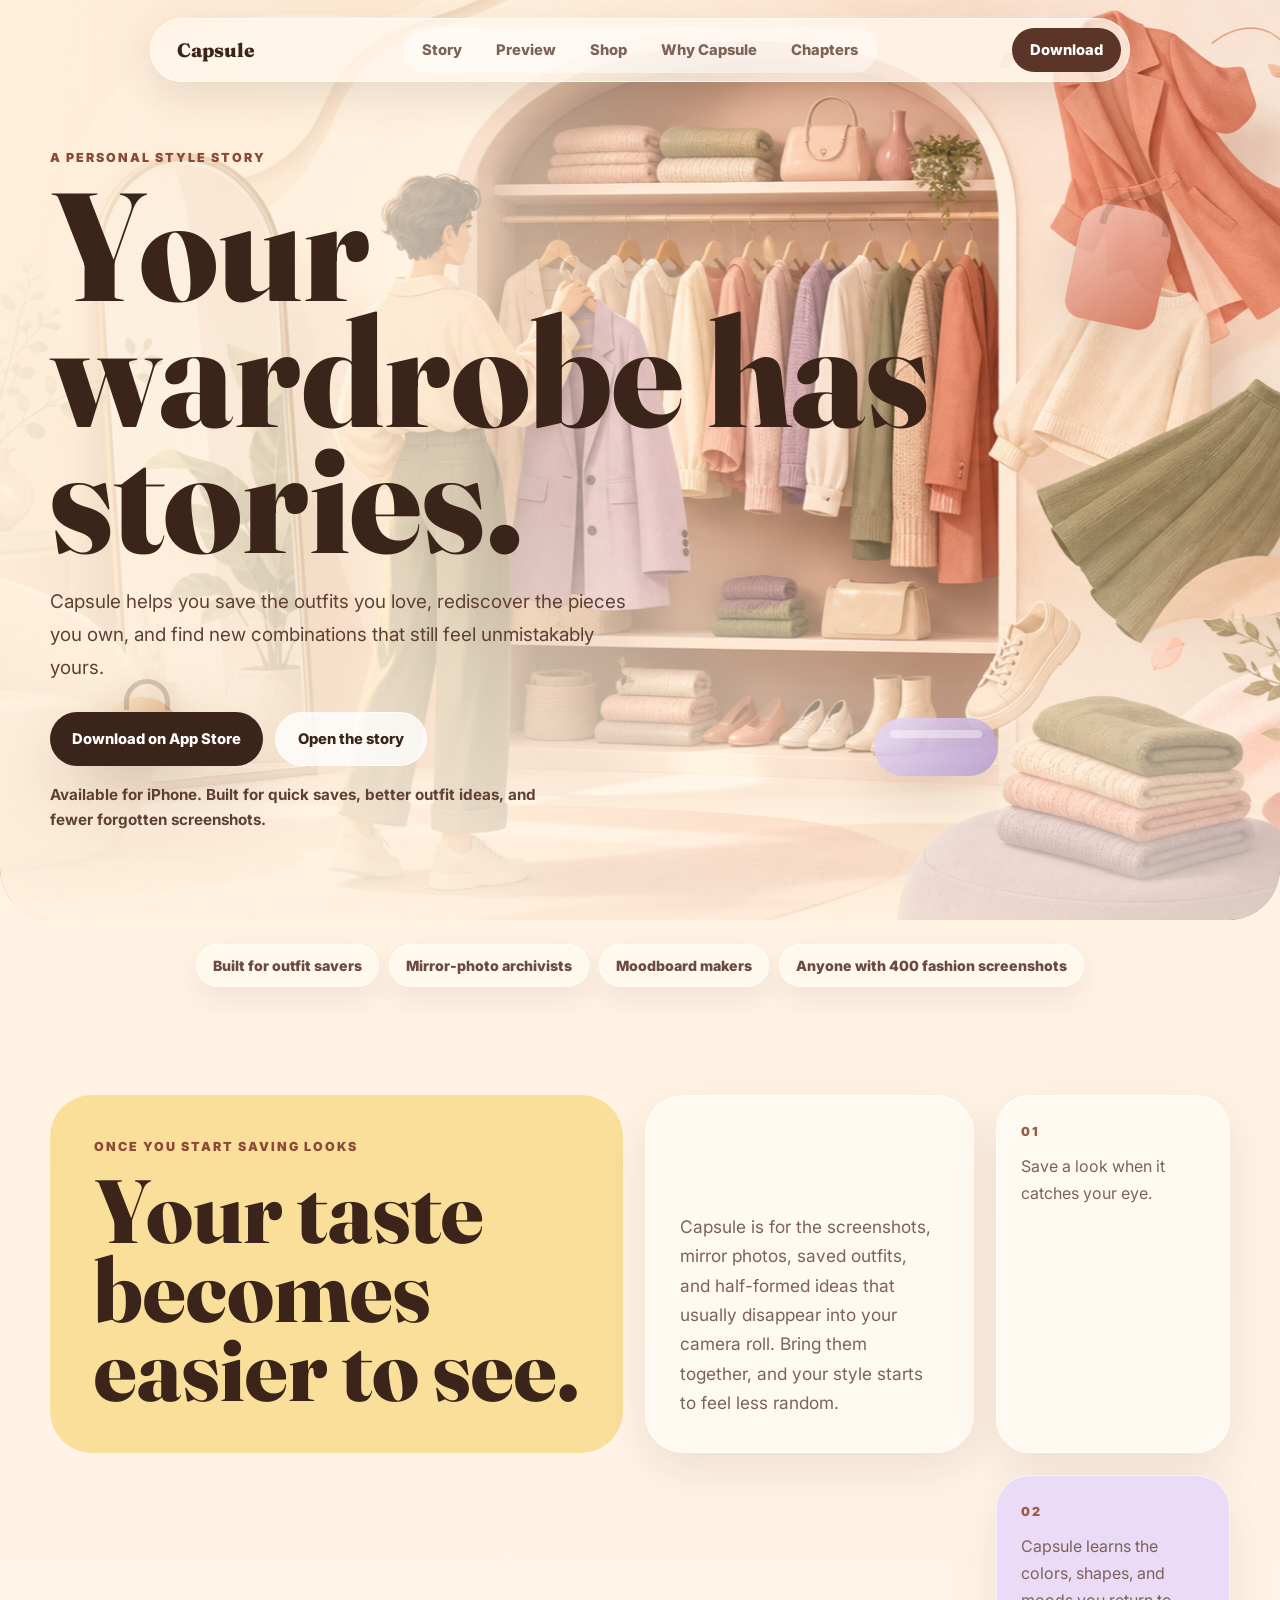
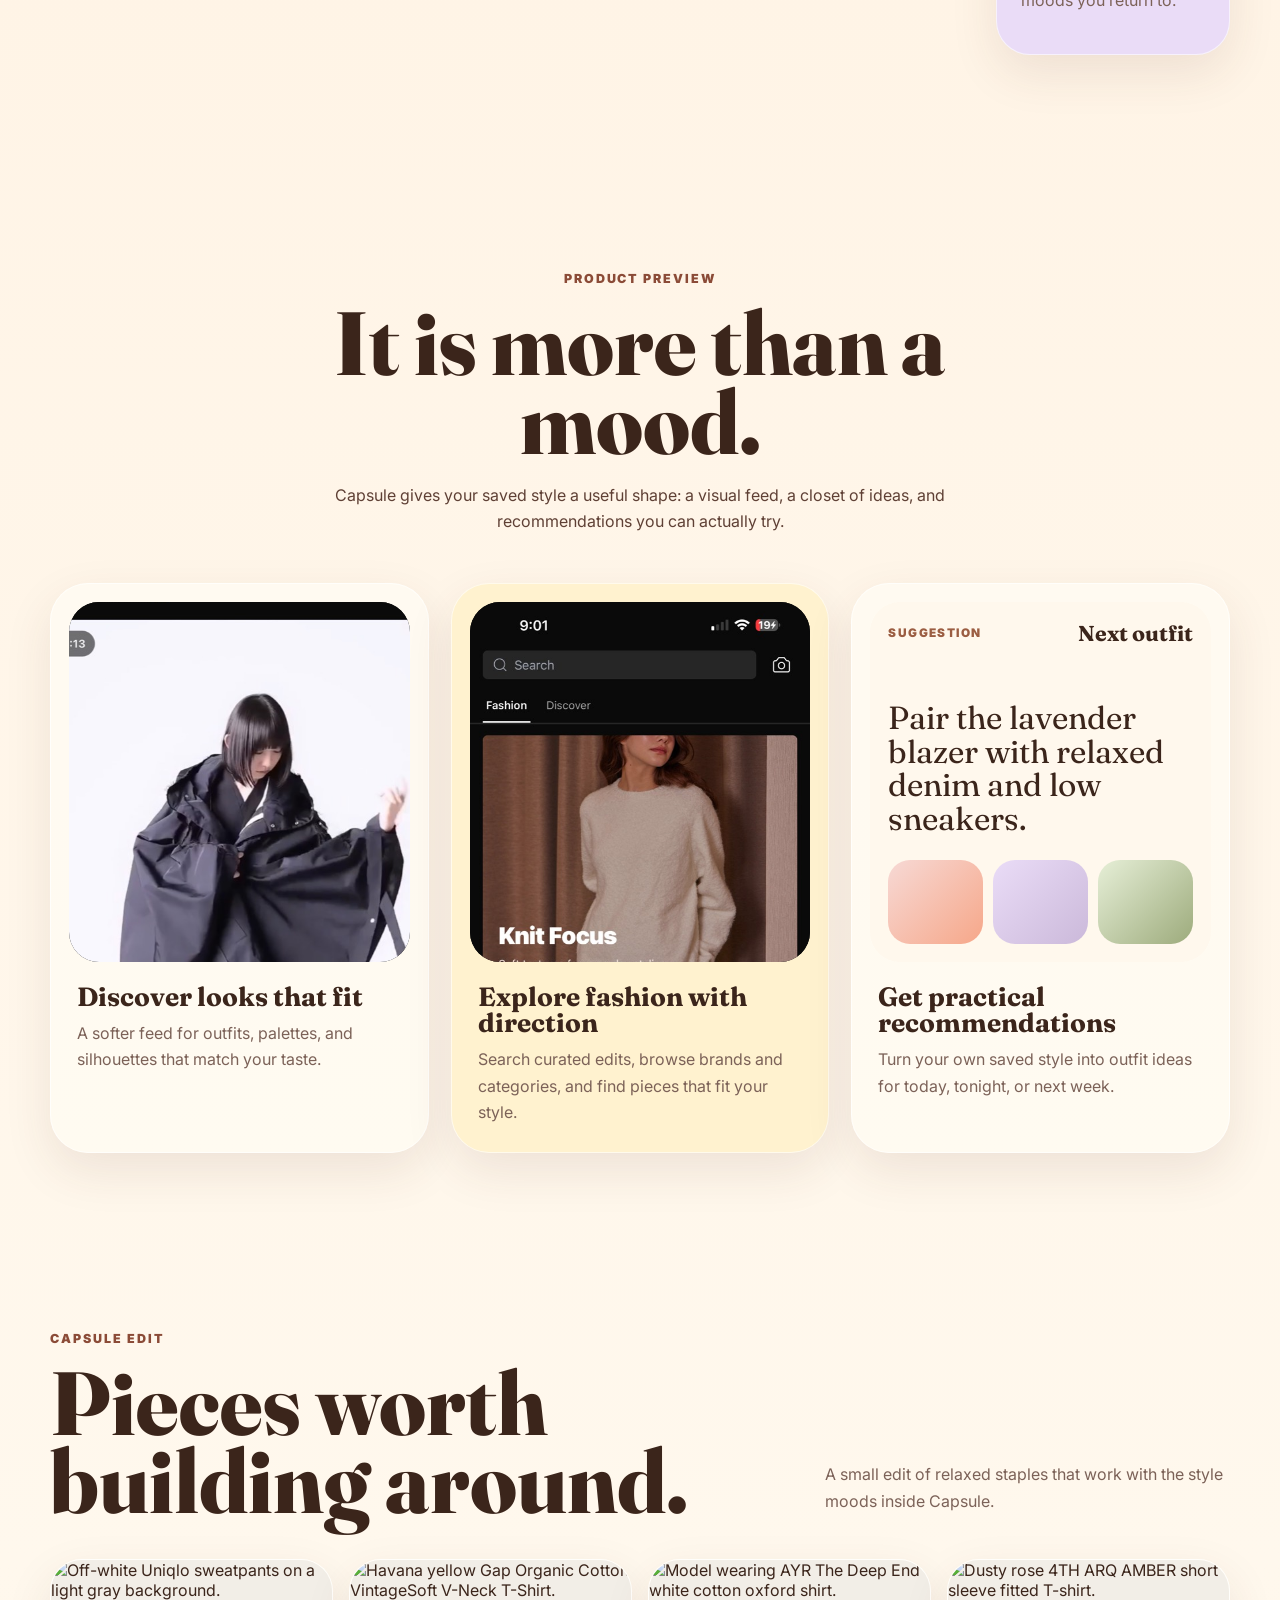
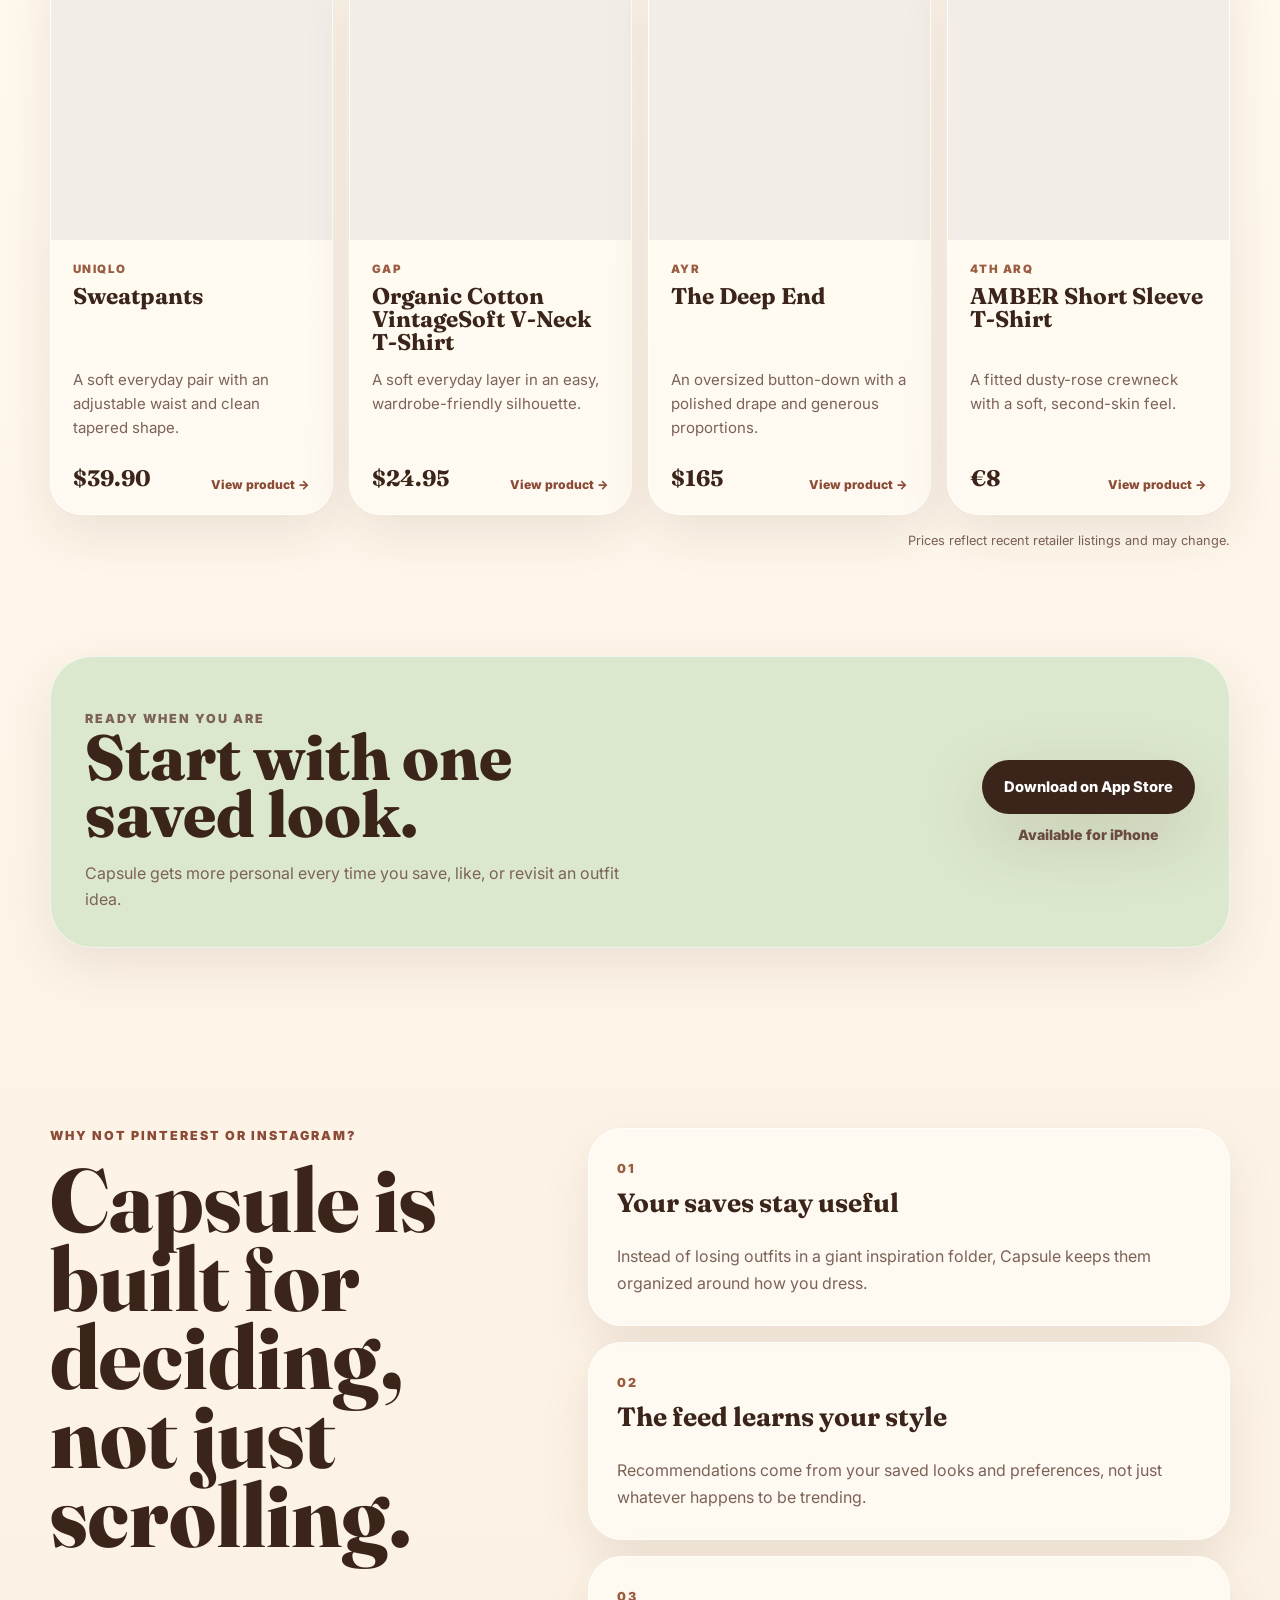
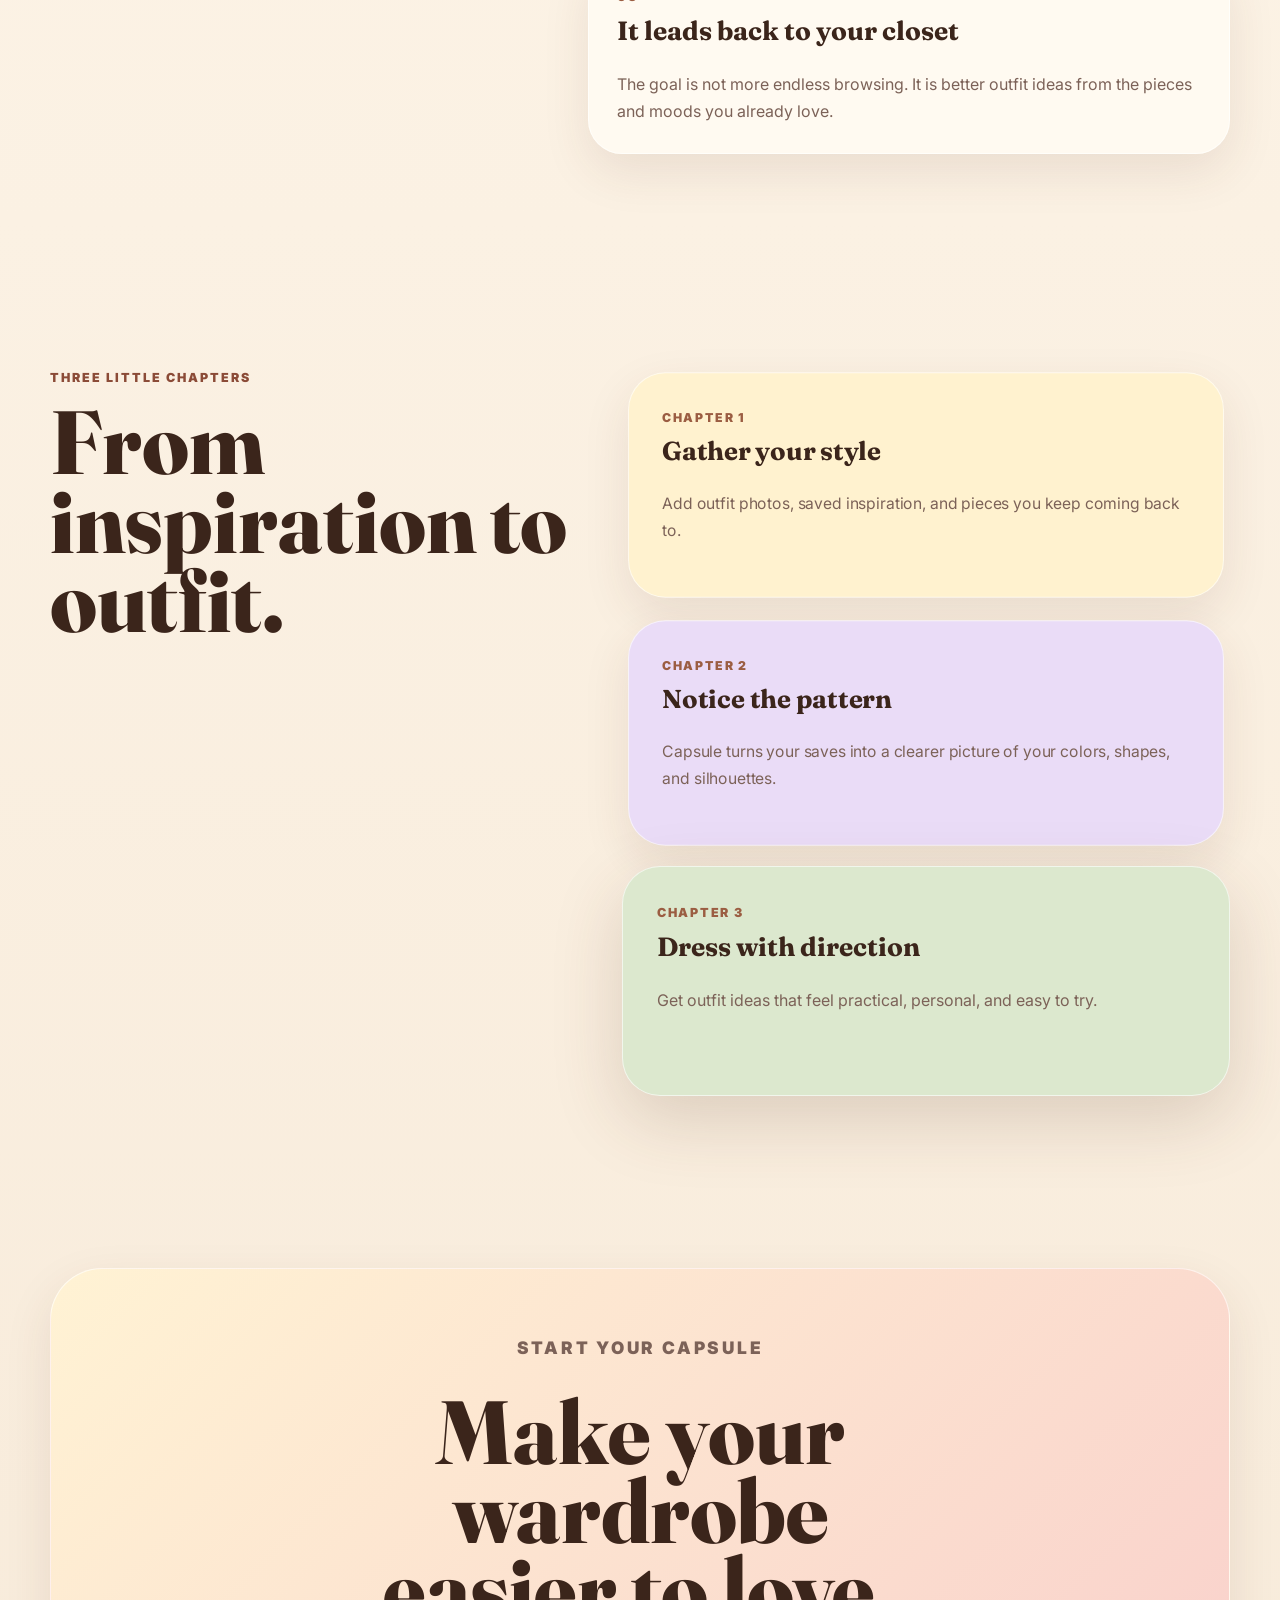
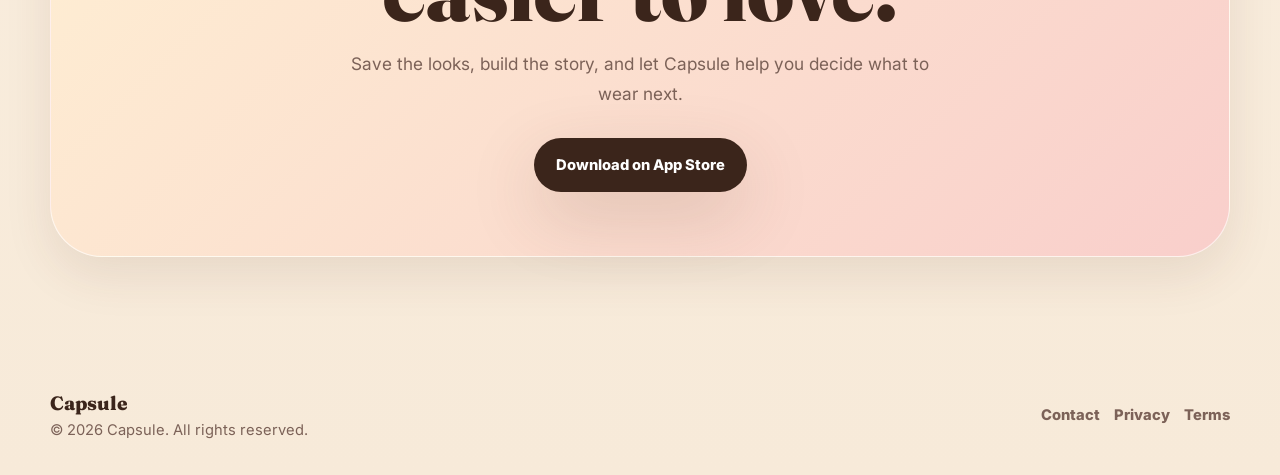
==== index.html @ e40e6a65 "Initial commit" ====
<!DOCTYPE html>
<html lang="en">
<head>
    <meta charset="UTF-8">
    <meta name="viewport" content="width=device-width, initial-scale=1.0">
    <meta name="description" content="Capsule is a personal style app for saving outfits, discovering inspiration, and turning your wardrobe into a living style story.">
    <meta property="og:title" content="Capsule - Your wardrobe has stories">
    <meta property="og:description" content="Save outfits, discover style inspiration, and get recommendations that feel like you.">
    <meta property="og:type" content="website">
    <meta property="og:image" content="assets/capsule-hero-illustration.png">
    <title>Capsule - Your wardrobe has stories</title>
    <link rel="icon" href="assets/favicon.svg" type="image/svg+xml">
    <link rel="preconnect" href="https://fonts.googleapis.com">
    <link rel="preconnect" href="https://fonts.gstatic.com" crossorigin>
    <link href="https://fonts.googleapis.com/css2?family=Fraunces:opsz,wght@9..144,600;9..144,700;9..144,800&family=Inter:wght@400;500;600;700;800&display=swap" rel="stylesheet">
    <link rel="stylesheet" href="css/styles.css">
</head>
<body>
    <nav class="site-nav" aria-label="Primary">
        <div class="nav-shell">
            <a href="#top" class="brand" aria-label="Capsule home">Capsule</a>
            <div class="nav-links">
                <a href="#story">Story</a>
                <a href="#proof">Preview</a>
                <a href="#shop">Shop</a>
                <a href="#compare">Why Capsule</a>
                <a href="#chapters">Chapters</a>
            </div>
            <a href="#download" class="nav-button">Download</a>
        </div>
    </nav>

    <main id="top">
        <section class="hero">
            <img class="hero-art" src="assets/capsule-hero-illustration.png" alt="A dreamy illustrated wardrobe with floating clothing pieces and a person choosing an outfit.">
            <div class="hero-overlay"></div>
            <div class="hero-float hero-float-one" aria-hidden="true"></div>
            <div class="hero-float hero-float-two" aria-hidden="true"></div>
            <div class="hero-float hero-float-three" aria-hidden="true"></div>
            <div class="container hero-content">
                <p class="eyebrow">A personal style story</p>
                <h1>Your wardrobe has stories.</h1>
                <p class="hero-copy">Capsule helps you save the outfits you love, rediscover the pieces you own, and find new combinations that still feel unmistakably yours.</p>
                <div class="hero-actions">
                    <a href="https://apps.apple.com/app/capsule" target="_blank" rel="noopener noreferrer" class="button button-dark">Download on App Store</a>
                    <a href="#story" class="button button-light">Open the story</a>
                </div>
                <p class="cta-support">Available for iPhone. Built for quick saves, better outfit ideas, and fewer forgotten screenshots.</p>
            </div>
        </section>

        <section class="proof-strip" aria-label="Who Capsule is built for">
            <div class="container proof-strip-inner">
                <span>Built for outfit savers</span>
                <span>Mirror-photo archivists</span>
                <span>Moodboard makers</span>
                <span>Anyone with 400 fashion screenshots</span>
            </div>
        </section>

        <section class="story-intro" id="story">
            <div class="container story-grid">
                <div class="story-title">
                    <p class="eyebrow">Once you start saving looks</p>
                    <h2>Your taste becomes easier to see.</h2>
                </div>
                <div class="story-card">
                    <p>Capsule is for the screenshots, mirror photos, saved outfits, and half-formed ideas that usually disappear into your camera roll. Bring them together, and your style starts to feel less random.</p>
                </div>
                <div class="story-note">
                    <span>01</span>
                    <p>Save a look when it catches your eye.</p>
                </div>
                <div class="story-note accent">
                    <span>02</span>
                    <p>Capsule learns the colors, shapes, and moods you return to.</p>
                </div>
            </div>
        </section>

        <section class="product-proof" id="proof">
            <div class="container">
                <div class="section-heading centered">
                    <p class="eyebrow">Product preview</p>
                    <h2>It is more than a mood.</h2>
                    <p class="section-copy">Capsule gives your saved style a useful shape: a visual feed, a closet of ideas, and recommendations you can actually try.</p>
                </div>
                <div class="proof-screens">
                    <article class="screen-card">
                        <div class="mock-screen feed-screen real-screen">
                            <img src="assets/capsule-feed-screen.jpg" alt="Capsule app For You feed showing a monochrome streetwear video post.">
                        </div>
                        <h3>Discover looks that fit</h3>
                        <p>A softer feed for outfits, palettes, and silhouettes that match your taste.</p>
                    </article>
                    <article class="screen-card featured">
                        <div class="mock-screen discover-screen real-screen">
                            <img src="assets/capsule-discover-screen.jpg" alt="Capsule fashion discovery screen with search, curated knitwear, brands, categories, and popular products.">
                        </div>
                        <h3>Explore fashion with direction</h3>
                        <p>Search curated edits, browse brands and categories, and find pieces that fit your style.</p>
                    </article>
                    <article class="screen-card">
                        <div class="mock-screen idea-screen">
                            <div class="screen-top">
                                <span>Suggestion</span>
                                <strong>Next outfit</strong>
                            </div>
                            <p>Pair the lavender blazer with relaxed denim and low sneakers.</p>
                            <div class="idea-row">
                                <span></span>
                                <span></span>
                                <span></span>
                            </div>
                        </div>
                        <h3>Get practical recommendations</h3>
                        <p>Turn your own saved style into outfit ideas for today, tonight, or next week.</p>
                    </article>
                </div>
            </div>
        </section>

        <section class="product-edit" id="shop">
            <div class="container">
                <div class="product-edit-heading">
                    <div class="section-heading">
                        <p class="eyebrow">Capsule edit</p>
                        <h2>Pieces worth building around.</h2>
                    </div>
                    <p class="product-edit-copy">A small edit of relaxed staples that work with the style moods inside Capsule.</p>
                </div>
                <div class="product-grid">
                    <a class="product-card" href="https://www.uniqlo.com/us/en/products/E455640-000/00?colorDisplayCode=68" target="_blank" rel="noopener noreferrer">
                        <div class="product-art">
                            <img src="https://image.uniqlo.com/UQ/ST3/WesternCommon/imagesgoods/455640/item/goods_68_455640_3x4.jpg?width=600" alt="Off-white Uniqlo sweatpants on a light gray background.">
                        </div>
                        <div class="product-info">
                            <span class="product-brand">Uniqlo</span>
                            <h3>Sweatpants</h3>
                            <p>A soft everyday pair with an adjustable waist and clean tapered shape.</p>
                            <div class="product-bottom"><strong>$39.90</strong><span>View product -></span></div>
                        </div>
                    </a>
                    <a class="product-card" href="https://www.gap.com/browse/product.do?pid=886621022" target="_blank" rel="noopener noreferrer">
                        <div class="product-art">
                            <img src="https://www.gap.com/webcontent/0061/391/409/cn61391409.jpg" alt="Havana yellow Gap Organic Cotton VintageSoft V-Neck T-Shirt.">
                        </div>
                        <div class="product-info">
                            <span class="product-brand">Gap</span>
                            <h3>Organic Cotton VintageSoft V-Neck T-Shirt</h3>
                            <p>A soft everyday layer in an easy, wardrobe-friendly silhouette.</p>
                            <div class="product-bottom"><strong>$24.95</strong><span>View product -></span></div>
                        </div>
                    </a>
                    <a class="product-card" href="https://www.ayr.com/products/the-deep-end-oxford" target="_blank" rel="noopener noreferrer">
                        <div class="product-art">
                            <img src="https://www.ayr.com/cdn/shop/files/deepend-white_PDP1_18f33e29-99a8-4570-8b34-c392a7a14ed6.jpg?crop=center&amp;height=1200&amp;v=1773873348&amp;width=900" alt="Model wearing AYR The Deep End white cotton oxford shirt.">
                        </div>
                        <div class="product-info">
                            <span class="product-brand">AYR</span>
                            <h3>The Deep End</h3>
                            <p>An oversized button-down with a polished drape and generous proportions.</p>
                            <div class="product-bottom"><strong>$165</strong><span>View product -></span></div>
                        </div>
                    </a>
                    <a class="product-card" href="https://4tharq.com/products/amber-short-sleeve-t-shirt-dusty-rose" target="_blank" rel="noopener noreferrer">
                        <div class="product-art">
                            <img src="https://4tharq.com/cdn/shop/files/Amber-rust_IM_F1.jpg?v=1754638322&amp;width=1920" alt="Dusty rose 4TH ARQ AMBER short sleeve fitted T-shirt.">
                        </div>
                        <div class="product-info">
                            <span class="product-brand">4TH ARQ</span>
                            <h3>AMBER Short Sleeve T-Shirt</h3>
                            <p>A fitted dusty-rose crewneck with a soft, second-skin feel.</p>
                            <div class="product-bottom"><strong>&euro;8</strong><span>View product -></span></div>
                        </div>
                    </a>
                </div>
                <p class="price-note">Prices reflect recent retailer listings and may change.</p>
            </div>
        </section>

        <section class="mid-cta" aria-label="Download Capsule">
            <div class="container mid-cta-card">
                <div>
                    <p class="eyebrow">Ready when you are</p>
                    <h2>Start with one saved look.</h2>
                    <p>Capsule gets more personal every time you save, like, or revisit an outfit idea.</p>
                </div>
                <div class="mid-cta-actions">
                    <a href="https://apps.apple.com/app/capsule" target="_blank" rel="noopener noreferrer" class="button button-dark">Download on App Store</a>
                    <span>Available for iPhone</span>
                </div>
            </div>
        </section>

        <section class="comparison" id="compare">
            <div class="container comparison-grid">
                <div class="section-heading">
                    <p class="eyebrow">Why not Pinterest or Instagram?</p>
                    <h2>Capsule is built for deciding, not just scrolling.</h2>
                </div>
                <div class="comparison-list">
                    <article>
                        <span>01</span>
                        <h3>Your saves stay useful</h3>
                        <p>Instead of losing outfits in a giant inspiration folder, Capsule keeps them organized around how you dress.</p>
                    </article>
                    <article>
                        <span>02</span>
                        <h3>The feed learns your style</h3>
                        <p>Recommendations come from your saved looks and preferences, not just whatever happens to be trending.</p>
                    </article>
                    <article>
                        <span>03</span>
                        <h3>It leads back to your closet</h3>
                        <p>The goal is not more endless browsing. It is better outfit ideas from the pieces and moods you already love.</p>
                    </article>
                </div>
            </div>
        </section>

        <section class="chapters" id="chapters">
            <div class="container chapters-grid">
                <div class="section-heading">
                    <p class="eyebrow">Three little chapters</p>
                    <h2>From inspiration to outfit.</h2>
                </div>
                <div class="chapter-list">
                    <article>
                        <span>Chapter 1</span>
                        <h3>Gather your style</h3>
                        <p>Add outfit photos, saved inspiration, and pieces you keep coming back to.</p>
                    </article>
                    <article>
                        <span>Chapter 2</span>
                        <h3>Notice the pattern</h3>
                        <p>Capsule turns your saves into a clearer picture of your colors, shapes, and silhouettes.</p>
                    </article>
                    <article>
                        <span>Chapter 3</span>
                        <h3>Dress with direction</h3>
                        <p>Get outfit ideas that feel practical, personal, and easy to try.</p>
                    </article>
                </div>
            </div>
        </section>

        <section class="download" id="download">
            <div class="container download-card">
                <p class="eyebrow">Start your capsule</p>
                <h2>Make your wardrobe easier to love.</h2>
                <p>Save the looks, build the story, and let Capsule help you decide what to wear next.</p>
                <a href="https://apps.apple.com/app/capsule" target="_blank" rel="noopener noreferrer" class="button button-dark">Download on App Store</a>
            </div>
        </section>
    </main>

    <footer class="footer">
        <div class="container footer-inner">
            <div>
                <p class="footer-brand">Capsule</p>
                <p>&copy; 2026 Capsule. All rights reserved.</p>
            </div>
            <div class="footer-links">
                <a href="mailto:hello@capsule.style">Contact</a>
                <a href="privacy.html">Privacy</a>
                <a href="terms.html">Terms</a>
            </div>
        </div>
    </footer>

    <script src="js/script.js"></script>
</body>
</html>
---- css/styles.css ----
:root {
    --cream: #fff5e8;
    --butter: #f9df99;
    --peach: #f6a789;
    --rose: #f8c9c5;
    --lavender: #cbb9da;
    --sage: #9dab7c;
    --mint: #d9e6c7;
    --ink: #3b251b;
    --muted: #7c6258;
    --paper: rgba(255, 251, 242, 0.9);
    --line: rgba(59, 37, 27, 0.14);
    --shadow: 0 24px 70px rgba(89, 53, 37, 0.18);
    --radius: 28px;
    --max-width: 1180px;
}

* {
    box-sizing: border-box;
}

html {
    scroll-behavior: smooth;
}

body {
    margin: 0;
    color: var(--ink);
    background:
        linear-gradient(180deg, #fff0df 0%, #fff8ed 46%, #f7ead9 100%);
    font-family: "Inter", system-ui, -apple-system, BlinkMacSystemFont, "Segoe UI", sans-serif;
    overflow-x: hidden;
}

body::before {
    content: "";
    position: fixed;
    inset: 0;
    z-index: -1;
    pointer-events: none;
    background:
        radial-gradient(circle at 12% 18%, rgba(246, 167, 137, 0.28), transparent 23%),
        radial-gradient(circle at 88% 10%, rgba(203, 185, 218, 0.24), transparent 20%),
        radial-gradient(circle at 70% 84%, rgba(157, 171, 124, 0.22), transparent 24%);
}

body.no-motion *,
body.no-motion *::before,
body.no-motion *::after {
    transition: none !important;
    animation: none !important;
    transform: none !important;
}

a {
    color: inherit;
    text-decoration: none;
}

button {
    font: inherit;
}

.container {
    width: min(calc(100% - 40px), var(--max-width));
    margin: 0 auto;
}

.site-nav {
    position: fixed;
    top: 18px;
    left: 0;
    right: 0;
    z-index: 20;
    pointer-events: none;
    animation: navDrop 720ms cubic-bezier(0.2, 0.85, 0.2, 1) both;
}

.nav-shell {
    width: min(calc(100% - 32px), 980px);
    min-height: 64px;
    margin: 0 auto;
    padding: 8px;
    display: grid;
    grid-template-columns: 1fr auto 1fr;
    align-items: center;
    gap: 12px;
    border: 1px solid rgba(255, 255, 255, 0.72);
    border-radius: 999px;
    background: rgba(255, 248, 235, 0.76);
    box-shadow: 0 14px 40px rgba(80, 48, 32, 0.12);
    backdrop-filter: blur(22px);
    pointer-events: auto;
    transition: background 180ms ease, box-shadow 180ms ease;
}

.site-nav.is-scrolled .nav-shell {
    background: rgba(255, 248, 235, 0.9);
    box-shadow: 0 18px 52px rgba(80, 48, 32, 0.16);
}

.brand {
    padding-left: 18px;
    font-family: "Fraunces", Georgia, serif;
    font-size: 1.2rem;
    font-weight: 800;
}

.nav-links {
    display: flex;
    gap: 4px;
    padding: 4px;
    border-radius: 999px;
    background: rgba(255, 255, 255, 0.48);
}

.nav-links a,
.nav-button,
.button {
    border-radius: 999px;
    font-size: 0.92rem;
    font-weight: 800;
}

.nav-links a {
    padding: 10px 15px;
    color: var(--muted);
}

.nav-links a:hover,
.nav-links a:focus-visible,
.nav-links a.is-active {
    color: var(--ink);
    background: #fff;
    outline: none;
}

.nav-button {
    justify-self: end;
    padding: 13px 18px;
    color: #fff;
    background: var(--ink);
}

.nav-button.is-active {
    background: #5a3528;
}

.hero {
    position: relative;
    min-height: 100vh;
    display: grid;
    align-items: end;
    overflow: hidden;
    border-bottom-left-radius: 52px;
    border-bottom-right-radius: 52px;
}

.hero-art {
    position: absolute;
    inset: 0;
    width: 100%;
    height: 100%;
    object-fit: cover;
    transform: translate3d(0, var(--hero-shift, 0px), 0) scale(1.035);
    transform-origin: center;
    transition: transform 80ms linear;
}

.hero-overlay {
    position: absolute;
    inset: 0;
    background:
        linear-gradient(90deg, rgba(255, 241, 222, 0.92) 0%, rgba(255, 241, 222, 0.68) 36%, rgba(255, 241, 222, 0.12) 72%),
        linear-gradient(0deg, rgba(255, 246, 232, 0.72) 0%, transparent 45%);
    transform: translate3d(0, calc(var(--hero-shift, 0px) * -0.25), 0);
    transition: transform 80ms linear;
}

.hero-float {
    position: absolute;
    z-index: 1;
    pointer-events: none;
    filter: drop-shadow(0 18px 26px rgba(89, 53, 37, 0.16));
    opacity: 0.9;
    animation: floatWardrobe 8s ease-in-out infinite;
}

.hero-float::before,
.hero-float::after {
    content: "";
    position: absolute;
    display: block;
}

.hero-float-one {
    right: 9vw;
    top: 23vh;
    width: 92px;
    height: 118px;
    border-radius: 30px 30px 18px 18px;
    background: linear-gradient(135deg, #f7c8bb, #cf7055);
    transform: rotate(12deg);
}

.hero-float-one::before {
    left: 18px;
    top: -18px;
    width: 56px;
    height: 32px;
    border: 7px solid rgba(59, 37, 27, 0.18);
    border-bottom: 0;
    border-radius: 999px 999px 0 0;
}

.hero-float-two {
    right: 22vw;
    bottom: 16vh;
    width: 124px;
    height: 58px;
    border-radius: 999px;
    background: linear-gradient(135deg, #eadcf7, #b59ccc);
    animation-delay: -2.5s;
}

.hero-float-two::before {
    left: 16px;
    top: 12px;
    width: 92px;
    height: 8px;
    border-radius: 999px;
    background: rgba(255, 255, 255, 0.45);
}

.hero-float-three {
    left: 8vw;
    bottom: 19vh;
    width: 78px;
    height: 52px;
    border-radius: 42px 42px 18px 18px;
    background: linear-gradient(135deg, #fff2cf, #d79a70);
    animation-delay: -5s;
}

.hero-float-three::before {
    right: 10px;
    top: -18px;
    width: 36px;
    height: 26px;
    border: 5px solid rgba(59, 37, 27, 0.22);
    border-bottom: 0;
    border-radius: 999px 999px 0 0;
}

.hero-content {
    position: relative;
    z-index: 1;
    padding: 150px 0 88px;
}

.hero-content .eyebrow,
.hero-content h1,
.hero-copy,
.hero-actions {
    animation: heroRise 860ms cubic-bezier(0.2, 0.85, 0.2, 1) both;
}

.hero-content h1 {
    animation-delay: 120ms;
}

.hero-copy {
    animation-delay: 240ms;
}

.hero-actions {
    animation-delay: 360ms;
}

.eyebrow {
    margin: 0 0 18px;
    color: #8b4b37;
    font-size: 0.78rem;
    font-weight: 900;
    letter-spacing: 0.16em;
    text-transform: uppercase;
}

h1,
h2,
h3,
p {
    margin-top: 0;
}

h1,
h2 {
    font-family: "Fraunces", Georgia, serif;
    font-weight: 800;
    letter-spacing: 0;
}

h1 {
    max-width: 9ch;
    margin-bottom: 24px;
    font-size: clamp(4.8rem, 12vw, 10.8rem);
    line-height: 0.82;
}

h2 {
    margin-bottom: 0;
    font-size: clamp(3rem, 7vw, 6.8rem);
    line-height: 0.88;
}

h3 {
    font-family: "Fraunces", Georgia, serif;
    font-size: 1.65rem;
    line-height: 1;
}

.hero-copy {
    max-width: 590px;
    margin-bottom: 28px;
    color: #5f4035;
    font-size: 1.18rem;
    line-height: 1.75;
}

.hero-actions {
    display: flex;
    flex-wrap: wrap;
    gap: 12px;
}

.cta-support,
.section-copy {
    color: #5f4035;
    line-height: 1.65;
}

.cta-support {
    max-width: 530px;
    margin: 16px 0 0;
    font-size: 0.95rem;
    font-weight: 700;
}

.button {
    min-height: 54px;
    display: inline-flex;
    align-items: center;
    justify-content: center;
    padding: 15px 22px;
    transition: transform 170ms ease, box-shadow 170ms ease, background 170ms ease;
}

.button:hover,
.button:focus-visible,
.nav-button:hover,
.nav-button:focus-visible {
    transform: translateY(-4px);
    outline: none;
}

.button-dark {
    color: #fff;
    background: var(--ink);
    box-shadow: var(--shadow);
}

.button-dark:hover,
.button-dark:focus-visible {
    box-shadow: 0 30px 82px rgba(89, 53, 37, 0.24);
}

.button-light {
    color: var(--ink);
    background: rgba(255, 255, 255, 0.78);
    border: 1px solid rgba(255, 255, 255, 0.7);
}

.proof-strip {
    padding: 24px 0 0;
}

.proof-strip-inner {
    display: flex;
    flex-wrap: wrap;
    justify-content: center;
    gap: 10px;
}

.proof-strip span {
    padding: 12px 16px;
    border: 1px solid rgba(255, 255, 255, 0.72);
    border-radius: 999px;
    color: #6b4b3f;
    background: rgba(255, 251, 242, 0.72);
    box-shadow: 0 12px 30px rgba(89, 53, 37, 0.08);
    font-size: 0.88rem;
    font-weight: 850;
}

.story-intro,
.product-proof,
.product-edit,
.mid-cta,
.comparison,
.chapters,
.download {
    padding: 108px 0;
}

.story-grid {
    display: grid;
    grid-template-columns: minmax(0, 1.08fr) minmax(250px, 0.62fr) minmax(210px, 0.44fr);
    gap: 22px;
    align-items: stretch;
}

.story-title {
    padding: 44px;
    border-radius: 42px;
    background: var(--butter);
    transform-origin: 40% 80%;
}

.story-card,
.story-note,
.chapter-list article,
.download-card,
.screen-card {
    border: 1px solid rgba(255, 255, 255, 0.62);
    background: var(--paper);
    box-shadow: 0 18px 48px rgba(89, 53, 37, 0.1);
}

.story-card {
    min-height: 100%;
    padding: 34px;
    border-radius: 38px;
    display: flex;
    align-items: end;
    transform-origin: 30% 100%;
}

.story-card p,
.story-note p,
.chapter-list p,
.download-card p {
    color: var(--muted);
    line-height: 1.7;
}

.story-card p {
    margin-bottom: 0;
    font-size: 1.08rem;
}

.story-note {
    min-height: 178px;
    padding: 24px;
    border-radius: 34px;
    transform-origin: 50% 100%;
}

.story-note span,
.chapter-list span {
    display: inline-block;
    margin-bottom: 14px;
    color: #9b5d42;
    font-size: 0.78rem;
    font-weight: 900;
    letter-spacing: 0.14em;
    text-transform: uppercase;
}

.story-note.accent {
    grid-column: 3;
    background: #eadcf7;
}

.centered {
    max-width: 860px;
    margin: 0 auto 48px;
    text-align: center;
}

.centered .section-copy {
    max-width: 680px;
    margin: 20px auto 0;
}

.proof-screens {
    display: grid;
    grid-template-columns: repeat(3, minmax(0, 1fr));
    gap: 22px;
    align-items: stretch;
}

.screen-card {
    padding: 18px;
    border: 1px solid rgba(255, 255, 255, 0.62);
    border-radius: 38px;
    background: var(--paper);
    box-shadow: 0 18px 48px rgba(89, 53, 37, 0.1);
}

.screen-card.featured {
    transform: translateY(-22px);
    background: #fff2cf;
}

.screen-card h3 {
    margin: 22px 8px 10px;
}

.screen-card p {
    margin: 0 8px 8px;
    color: var(--muted);
    line-height: 1.65;
}

.mock-screen {
    min-height: 360px;
    padding: 18px;
    border-radius: 30px;
    color: var(--ink);
    background: #fff8ed;
    overflow: hidden;
}

.mock-screen.real-screen {
    padding: 0;
    background: #090909;
}

.real-screen img {
    width: 100%;
    height: 360px;
    display: block;
    object-fit: cover;
    object-position: top center;
}

.feed-screen img {
    object-fit: cover;
    object-position: 50% 42%;
    transform: scale(1.16);
}

.screen-top {
    display: flex;
    justify-content: space-between;
    align-items: center;
    gap: 12px;
    margin-bottom: 18px;
}

.screen-top span {
    color: #9b5d42;
    font-size: 0.74rem;
    font-weight: 900;
    letter-spacing: 0.12em;
    text-transform: uppercase;
}

.screen-top strong {
    font-family: "Fraunces", Georgia, serif;
    font-size: 1.35rem;
}

.idea-screen {
    display: flex;
    flex-direction: column;
}

.idea-screen p {
    margin: auto 0 24px;
    color: var(--ink);
    font-family: "Fraunces", Georgia, serif;
    font-size: 2rem;
    line-height: 1.05;
}

.idea-row {
    display: flex;
    gap: 10px;
}

.idea-row span {
    flex: 1;
    min-height: 84px;
    border-radius: 22px;
    background: linear-gradient(135deg, #f7d9d5, #f6a789);
}

.idea-row span:nth-child(2) {
    background: linear-gradient(135deg, #eadcf7, #cbb9da);
}

.idea-row span:nth-child(3) {
    background: linear-gradient(135deg, #e6efd7, #9dab7c);
}

.product-edit {
    padding-top: 70px;
}

.product-edit-heading {
    display: grid;
    grid-template-columns: minmax(0, 1fr) minmax(260px, 0.55fr);
    gap: 40px;
    align-items: end;
    margin-bottom: 38px;
}

.product-edit-heading .section-heading {
    position: static;
    margin-bottom: 0;
}

.product-edit-copy {
    max-width: 430px;
    margin: 0 0 6px;
    color: var(--muted);
    line-height: 1.7;
}

.product-grid {
    display: grid;
    grid-template-columns: repeat(4, minmax(0, 1fr));
    gap: 16px;
}

.product-card {
    min-width: 0;
    display: grid;
    grid-template-rows: 280px 1fr;
    overflow: hidden;
    border: 1px solid rgba(255, 255, 255, 0.62);
    border-radius: 32px;
    background: var(--paper);
    box-shadow: 0 18px 48px rgba(89, 53, 37, 0.1);
    transition: transform 220ms ease, box-shadow 220ms ease;
}

.product-card:hover,
.product-card:focus-visible {
    transform: translateY(-8px);
    box-shadow: 0 28px 66px rgba(89, 53, 37, 0.17);
    outline: none;
}

.product-art {
    position: relative;
    min-height: 280px;
    overflow: hidden;
    background: #f2eee7;
}

.product-art img {
    width: 100%;
    height: 280px;
    display: block;
    object-fit: cover;
    object-position: center;
    transition: transform 380ms ease;
}

.product-card:hover .product-art img,
.product-card:focus-visible .product-art img {
    transform: scale(1.035);
}

.product-info {
    min-height: 250px;
    display: flex;
    flex-direction: column;
    padding: 22px;
}

.product-brand {
    margin-bottom: 9px;
    color: #9b5d42;
    font-size: 0.72rem;
    font-weight: 900;
    letter-spacing: 0.13em;
    text-transform: uppercase;
}

.product-info h3 {
    min-height: 3.1em;
    margin-bottom: 12px;
    font-size: 1.42rem;
}

.product-info p {
    min-height: 4.8em;
    margin-bottom: 24px;
    color: var(--muted);
    font-size: 0.94rem;
    line-height: 1.6;
}

.product-bottom {
    margin-top: auto;
    display: flex;
    align-items: end;
    justify-content: space-between;
    gap: 12px;
}

.product-bottom strong {
    font-family: "Fraunces", Georgia, serif;
    font-size: 1.4rem;
}

.product-bottom span {
    color: #8b4b37;
    font-size: 0.76rem;
    font-weight: 850;
    text-align: right;
}

.price-note {
    margin: 18px 0 0;
    color: var(--muted);
    font-size: 0.8rem;
    text-align: right;
}

.mid-cta {
    padding-top: 0;
}

.mid-cta-card {
    display: grid;
    grid-template-columns: minmax(0, 1fr) auto;
    gap: 28px;
    align-items: center;
    padding: 34px;
    border: 1px solid rgba(255, 255, 255, 0.62);
    border-radius: 42px;
    background: #dce8ce;
    box-shadow: 0 18px 48px rgba(89, 53, 37, 0.1);
}

.mid-cta-card h2 {
    max-width: 10ch;
    font-size: clamp(2.6rem, 5vw, 5rem);
}

.mid-cta-card p {
    max-width: 560px;
    margin: 18px 0 0;
    color: var(--muted);
    line-height: 1.65;
}

.mid-cta-actions {
    display: grid;
    gap: 12px;
    justify-items: center;
}

.mid-cta-actions span {
    color: #6b4b3f;
    font-size: 0.88rem;
    font-weight: 850;
}

.comparison {
    padding-top: 72px;
}

.comparison-grid {
    display: grid;
    grid-template-columns: minmax(0, 0.86fr) minmax(0, 1.14fr);
    gap: 54px;
    align-items: start;
}

.comparison-list {
    display: grid;
    gap: 16px;
}

.comparison-list article {
    padding: 28px;
    border: 1px solid rgba(255, 255, 255, 0.62);
    border-radius: 34px;
    background: var(--paper);
    box-shadow: 0 18px 48px rgba(89, 53, 37, 0.1);
}

.comparison-list span {
    display: inline-block;
    margin-bottom: 14px;
    color: #9b5d42;
    font-size: 0.78rem;
    font-weight: 900;
    letter-spacing: 0.14em;
    text-transform: uppercase;
}

.comparison-list p {
    margin-bottom: 0;
    color: var(--muted);
    line-height: 1.7;
}

.chapters-grid {
    display: grid;
    grid-template-columns: minmax(0, 0.92fr) minmax(0, 1.08fr);
    gap: 54px;
    align-items: start;
}

.section-heading {
    position: sticky;
    top: 120px;
}

.chapter-list {
    display: grid;
    gap: 18px;
}

.chapter-list article {
    min-height: 230px;
    padding: 34px;
    border-radius: 38px;
    opacity: 0.66;
    transform: scale(0.98);
    transition: opacity 260ms ease, transform 260ms ease, box-shadow 260ms ease;
}

.chapter-list article.is-active {
    opacity: 1;
    transform: scale(1);
    box-shadow: 0 24px 70px rgba(89, 53, 37, 0.18);
}

.chapter-list article:nth-child(1) {
    background: #fff2cf;
}

.chapter-list article:nth-child(2) {
    background: #eadcf7;
}

.chapter-list article:nth-child(3) {
    background: #dce8ce;
}

.download {
    padding-top: 64px;
}

.download-card {
    padding: 64px 28px;
    border-radius: 52px;
    text-align: center;
    background:
        linear-gradient(135deg, rgba(255, 242, 207, 0.88), rgba(248, 201, 197, 0.88)),
        var(--paper);
}

.download-card h2 {
    max-width: 9ch;
    margin: 0 auto 20px;
}

.download-card p {
    max-width: 610px;
    margin: 0 auto 30px;
    font-size: 1.08rem;
}

.footer {
    padding: 26px 0 36px;
}

.footer-inner {
    display: flex;
    align-items: center;
    justify-content: space-between;
    gap: 20px;
    color: var(--muted);
    font-size: 0.92rem;
}

.footer-inner p {
    margin-bottom: 0;
}

.footer-brand {
    margin-bottom: 6px !important;
    color: var(--ink);
    font-family: "Fraunces", Georgia, serif;
    font-size: 1.2rem;
    font-weight: 800;
}

.footer-links {
    display: flex;
    flex-wrap: wrap;
    gap: 14px;
    font-weight: 800;
}

.footer-links a:hover,
.footer-links a:focus-visible {
    color: var(--ink);
    outline: none;
}

.legal-page {
    min-height: 100vh;
    display: grid;
    place-items: center;
    padding: 28px;
}

.legal-shell {
    width: min(100%, 760px);
    padding: 42px;
    border-radius: 38px;
    background: var(--paper);
    box-shadow: var(--shadow);
}

.legal-document {
    width: min(100%, 900px);
}

.legal-header {
    padding-bottom: 30px;
    border-bottom: 1px solid var(--line);
}

.legal-header .eyebrow {
    margin-top: 34px;
}

.legal-date {
    margin-bottom: 24px;
    color: #8b4b37 !important;
    font-size: 0.86rem;
    font-weight: 850;
    letter-spacing: 0.08em;
    text-transform: uppercase;
}

.legal-toc {
    display: flex;
    flex-wrap: wrap;
    gap: 8px;
    padding: 26px 0 10px;
}

.legal-toc a {
    padding: 9px 13px;
    border-radius: 999px;
    color: var(--ink);
    background: #fff2cf;
    font-size: 0.82rem;
    font-weight: 800;
}

.legal-document section {
    padding-top: 34px;
    scroll-margin-top: 24px;
}

.legal-document section + section {
    margin-top: 8px;
    border-top: 1px solid var(--line);
}

.legal-document section h2 {
    margin-bottom: 15px;
    font-size: clamp(1.7rem, 4vw, 2.5rem);
    line-height: 1.05;
}

.legal-document section p,
.legal-document li,
.legal-header p {
    color: var(--muted);
    line-height: 1.75;
}

.legal-document ul {
    margin: 0;
    padding-left: 22px;
}

.legal-document li + li {
    margin-top: 9px;
}

.legal-back {
    margin-top: 28px;
}

.legal-shell h1 {
    max-width: none;
    margin: 28px 0 18px;
    font-size: clamp(3rem, 8vw, 5.4rem);
}

.legal-shell p {
    color: var(--muted);
    line-height: 1.7;
}

.legal-shell a:not(.brand) {
    font-weight: 800;
    text-decoration: underline;
}

.reveal {
    opacity: 0;
    transform: translateY(34px) scale(0.97);
    transition: opacity 760ms cubic-bezier(0.2, 0.85, 0.2, 1), transform 760ms cubic-bezier(0.2, 0.85, 0.2, 1);
}

.reveal.is-visible {
    opacity: 1;
    transform: translateY(0) scale(1);
}

.story-title.reveal {
    transform: translateY(36px) rotate(-2deg) scale(0.96);
}

.story-card.reveal {
    transform: translateY(42px) rotate(2deg) scale(0.96);
}

.story-note.reveal {
    transform: translateY(28px) scale(0.95);
}

.story-title.reveal.is-visible,
.story-card.reveal.is-visible,
.story-note.reveal.is-visible {
    transform: translateY(0) rotate(0deg) scale(1);
}

.chapter-list article.reveal.is-visible {
    transform: scale(0.98);
}

.chapter-list article.reveal.is-visible.is-active {
    transform: scale(1);
}

@keyframes navDrop {
    from {
        opacity: 0;
        transform: translateY(-18px) scale(0.98);
    }

    to {
        opacity: 1;
        transform: translateY(0) scale(1);
    }
}

@keyframes heroRise {
    from {
        opacity: 0;
        transform: translateY(28px);
    }

    to {
        opacity: 1;
        transform: translateY(0);
    }
}

@keyframes floatWardrobe {
    0%,
    100% {
        translate: 0 0;
    }

    50% {
        translate: 0 -16px;
    }
}

@media (max-width: 980px) {
    .nav-shell {
        grid-template-columns: 1fr auto;
    }

    .nav-links {
        display: none;
    }

    .hero {
        min-height: 880px;
    }

    .hero-overlay {
        background:
            linear-gradient(0deg, rgba(255, 241, 222, 0.92) 0%, rgba(255, 241, 222, 0.55) 58%, rgba(255, 241, 222, 0.1) 100%);
    }

    .hero-content {
        padding-bottom: 58px;
    }

    .story-grid,
    .proof-screens,
    .comparison-grid,
    .chapters-grid {
        grid-template-columns: 1fr;
    }

    .product-edit-heading {
        grid-template-columns: 1fr;
        gap: 18px;
    }

    .product-grid {
        grid-template-columns: repeat(2, minmax(0, 1fr));
    }

    .screen-card.featured {
        transform: none;
    }

    .story-note.accent {
        grid-column: auto;
    }

    .section-heading {
        position: static;
    }

}

@media (max-width: 680px) {
    .container {
        width: min(calc(100% - 28px), var(--max-width));
    }

    .site-nav {
        top: 12px;
    }

    .nav-shell {
        width: min(calc(100% - 24px), 980px);
        min-height: 58px;
    }

    .brand {
        padding-left: 12px;
    }

    .nav-button {
        padding: 12px 14px;
        font-size: 0.84rem;
    }

    .hero {
        min-height: 820px;
        border-bottom-left-radius: 34px;
        border-bottom-right-radius: 34px;
    }

    .hero-art {
        object-position: 56% center;
    }

    .hero-float {
        display: none;
    }

    h1 {
        font-size: clamp(4.1rem, 20vw, 6.2rem);
    }

    h2 {
        font-size: clamp(3rem, 15vw, 4.5rem);
    }

    .hero-copy {
        font-size: 1rem;
    }

    .button {
        width: 100%;
    }

    .story-intro,
    .product-proof,
    .product-edit,
    .mid-cta,
    .comparison,
    .chapters,
    .download {
        padding: 74px 0;
    }

    .proof-strip-inner {
        justify-content: flex-start;
    }

    .story-title,
    .story-card,
    .screen-card,
    .comparison-list article,
    .chapter-list article {
        padding: 26px;
        border-radius: 30px;
    }

    .mid-cta-card {
        grid-template-columns: 1fr;
        padding: 26px;
        border-radius: 30px;
    }

    .mid-cta-actions {
        justify-items: stretch;
    }

    .mock-screen {
        min-height: 300px;
    }

    .product-grid {
        gap: 10px;
    }

    .product-card {
        grid-template-rows: 190px 1fr;
        border-radius: 24px;
    }

    .product-art {
        min-height: 190px;
    }

    .product-art img {
        height: 190px;
    }

    .product-info {
        min-height: 190px;
        padding: 16px;
    }

    .product-info h3 {
        min-height: 3.6em;
        font-size: 1.08rem;
        line-height: 1.1;
    }

    .product-info p {
        display: none;
    }

    .product-bottom {
        align-items: flex-start;
        flex-direction: column;
    }

    .price-note {
        text-align: left;
    }

    .real-screen img {
        height: 300px;
    }

    .download-card {
        padding: 46px 22px;
        border-radius: 34px;
    }

    .footer-inner {
        align-items: flex-start;
        flex-direction: column;
    }

    .legal-shell {
        padding: 28px 22px;
        border-radius: 28px;
    }
}
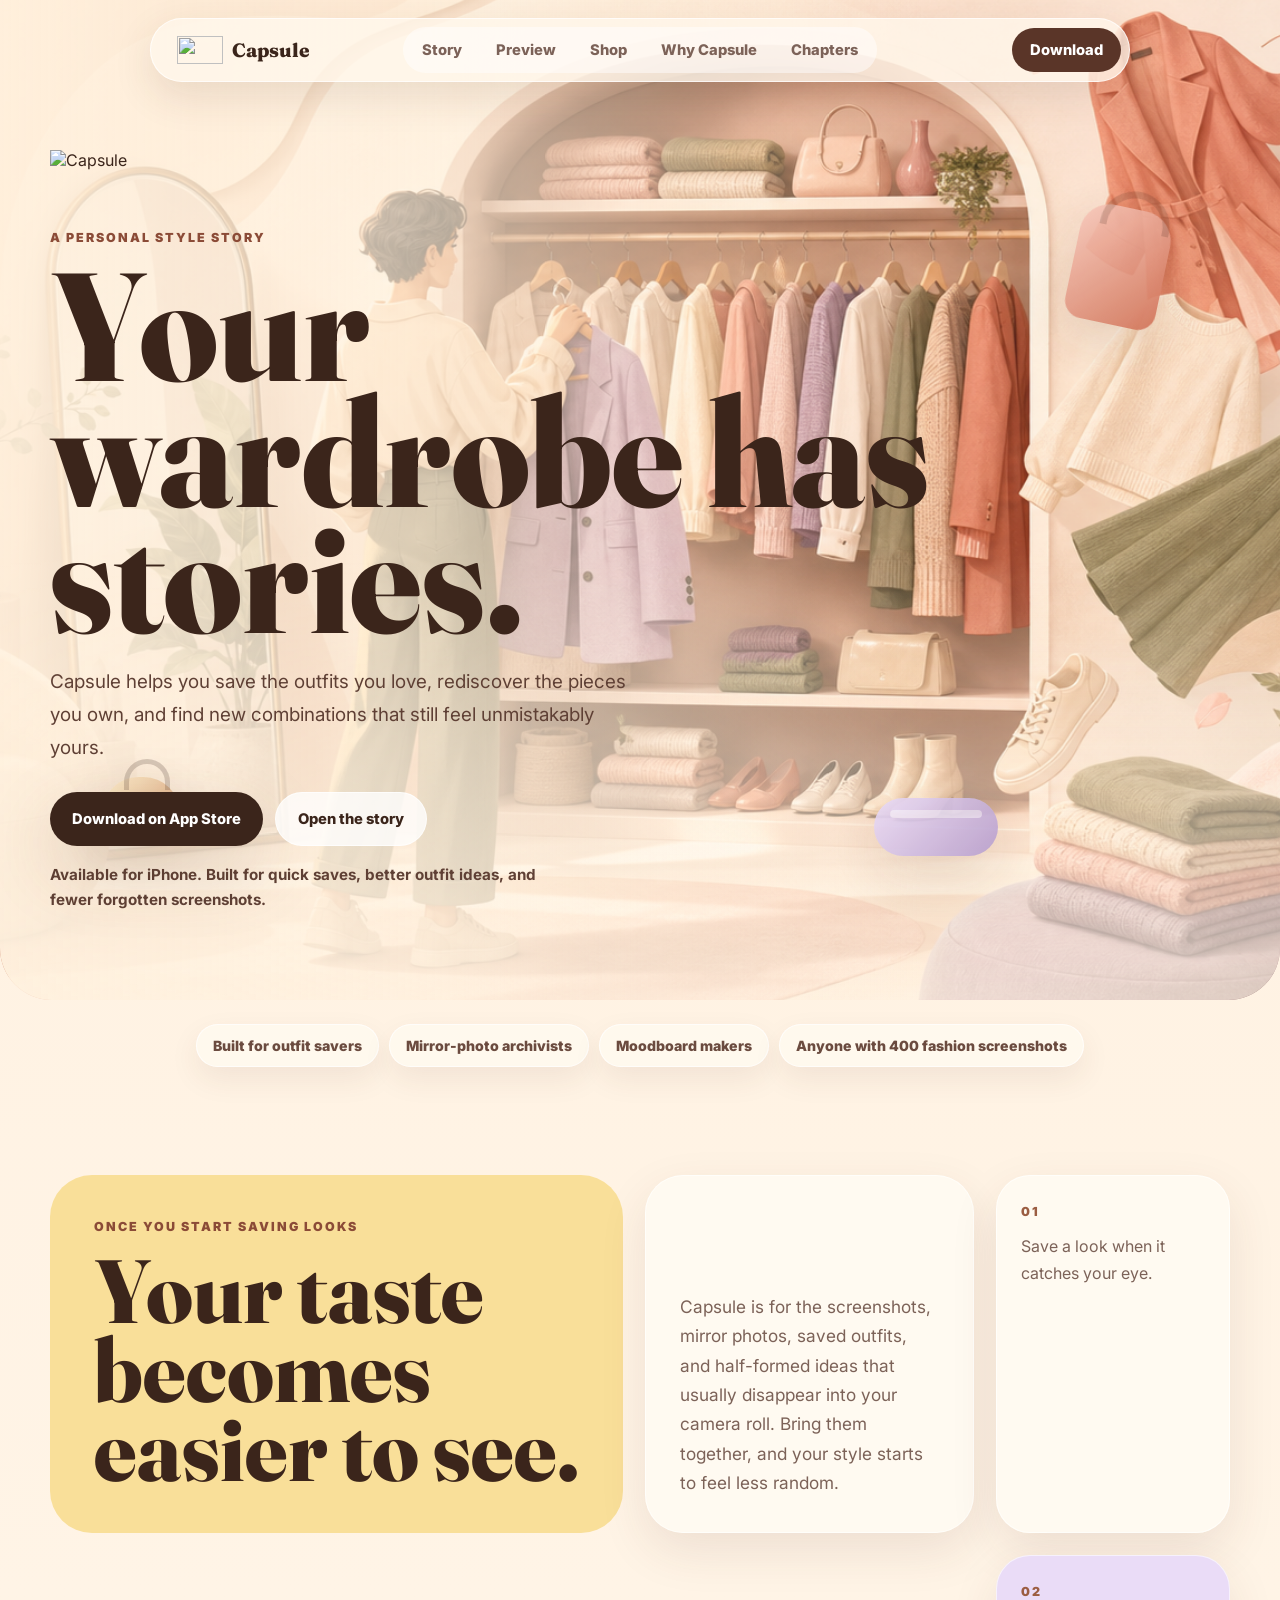
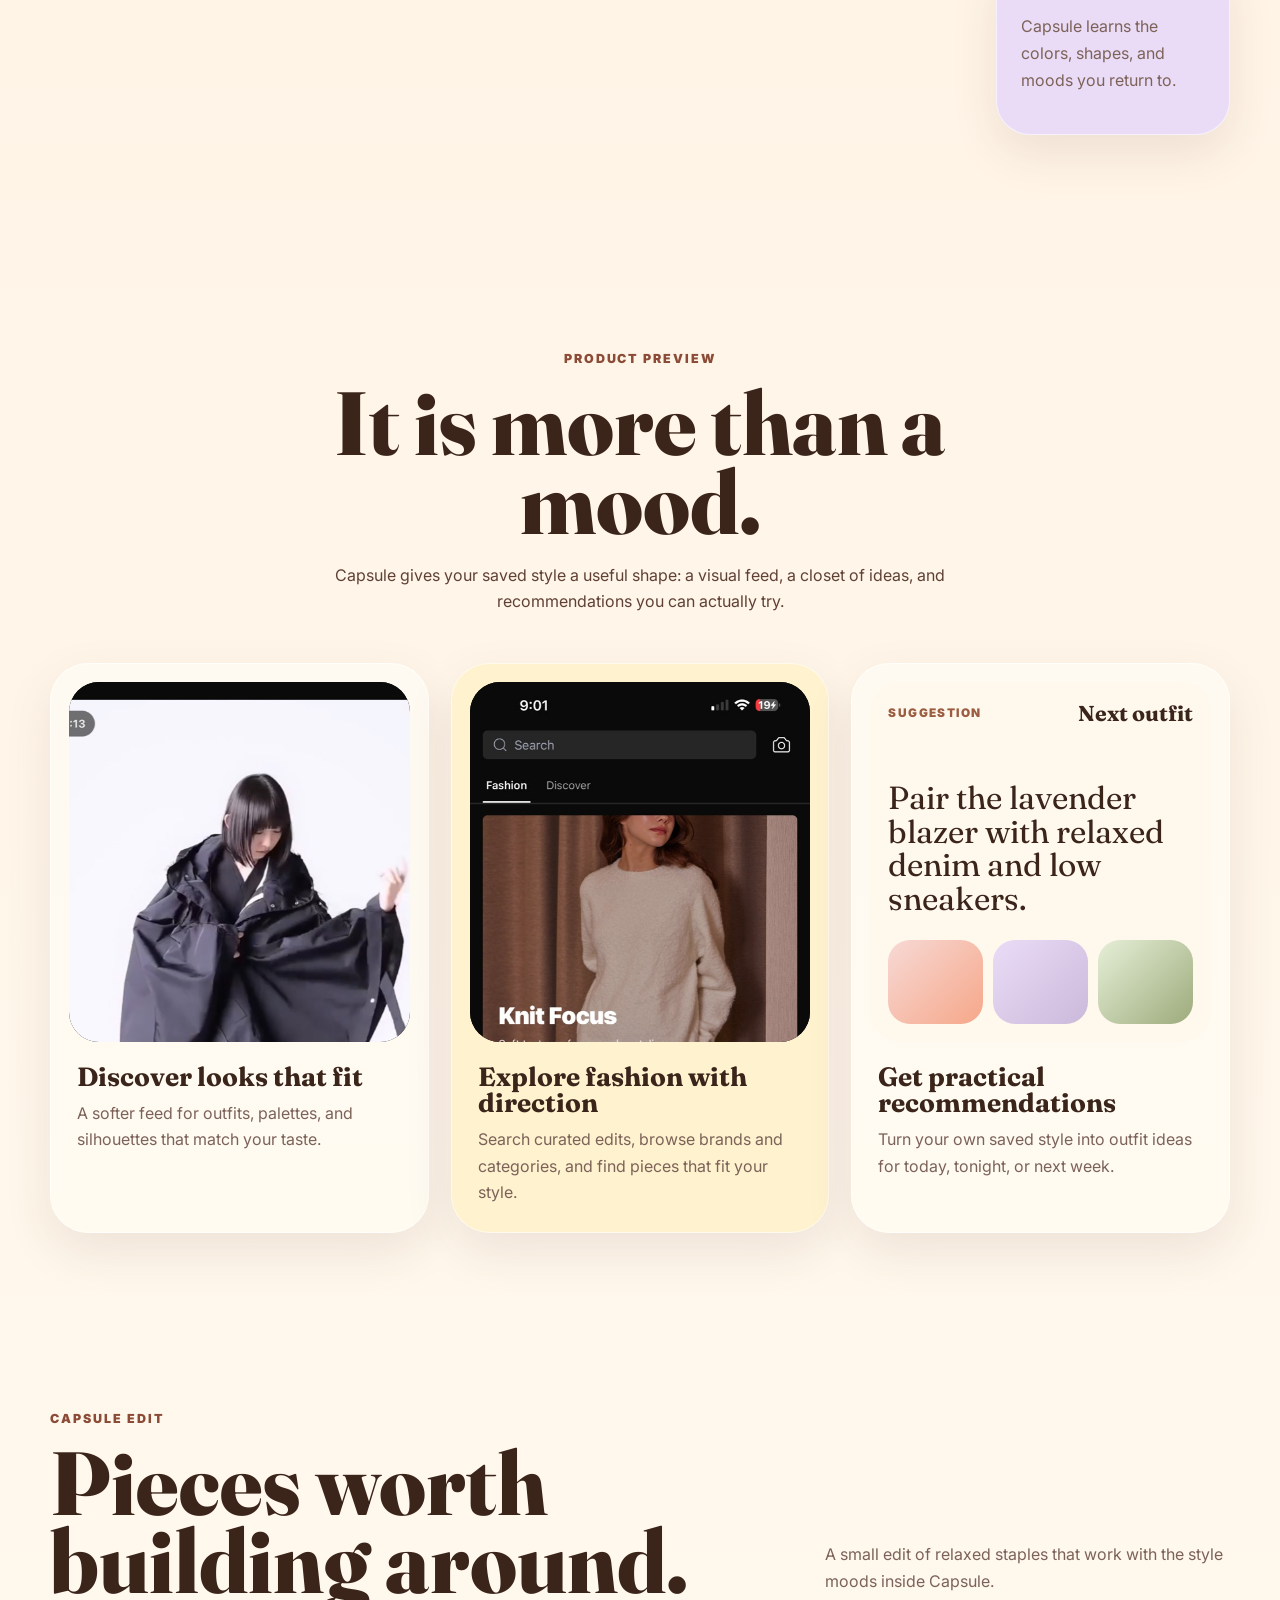
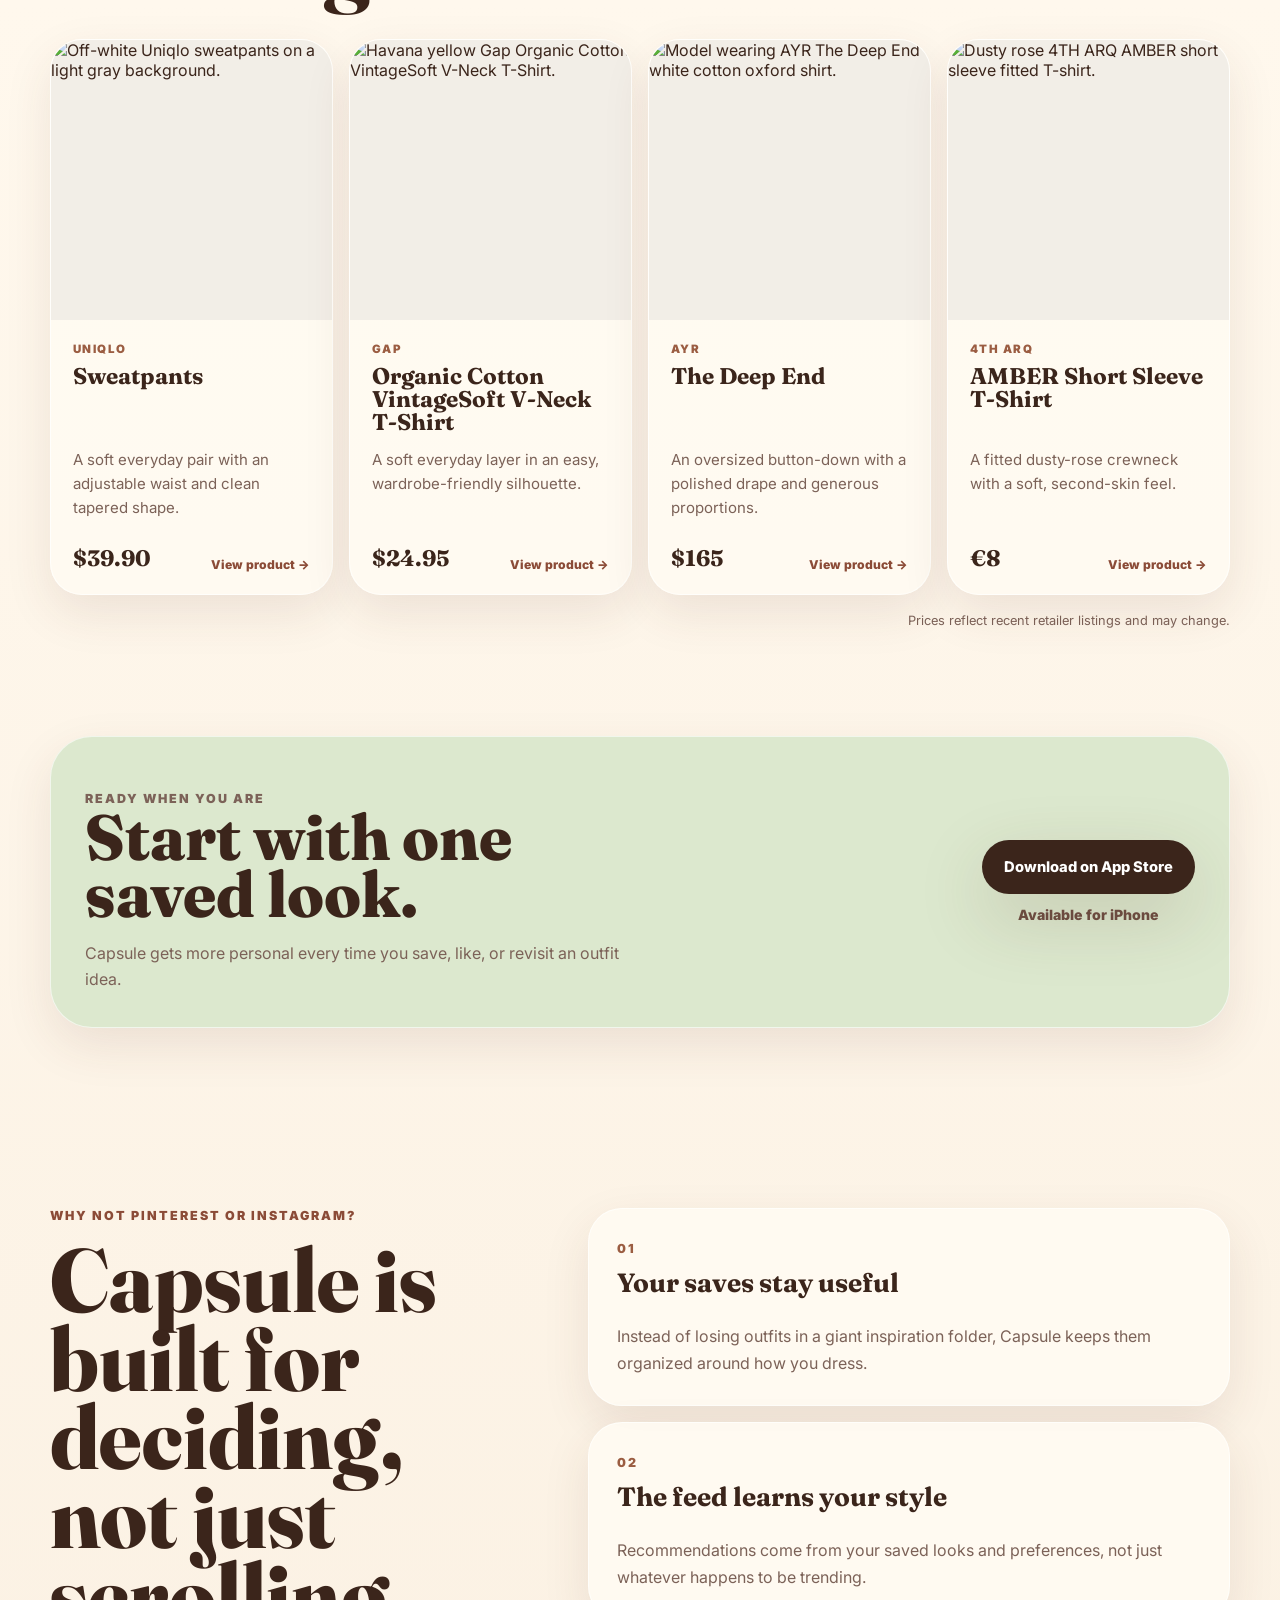
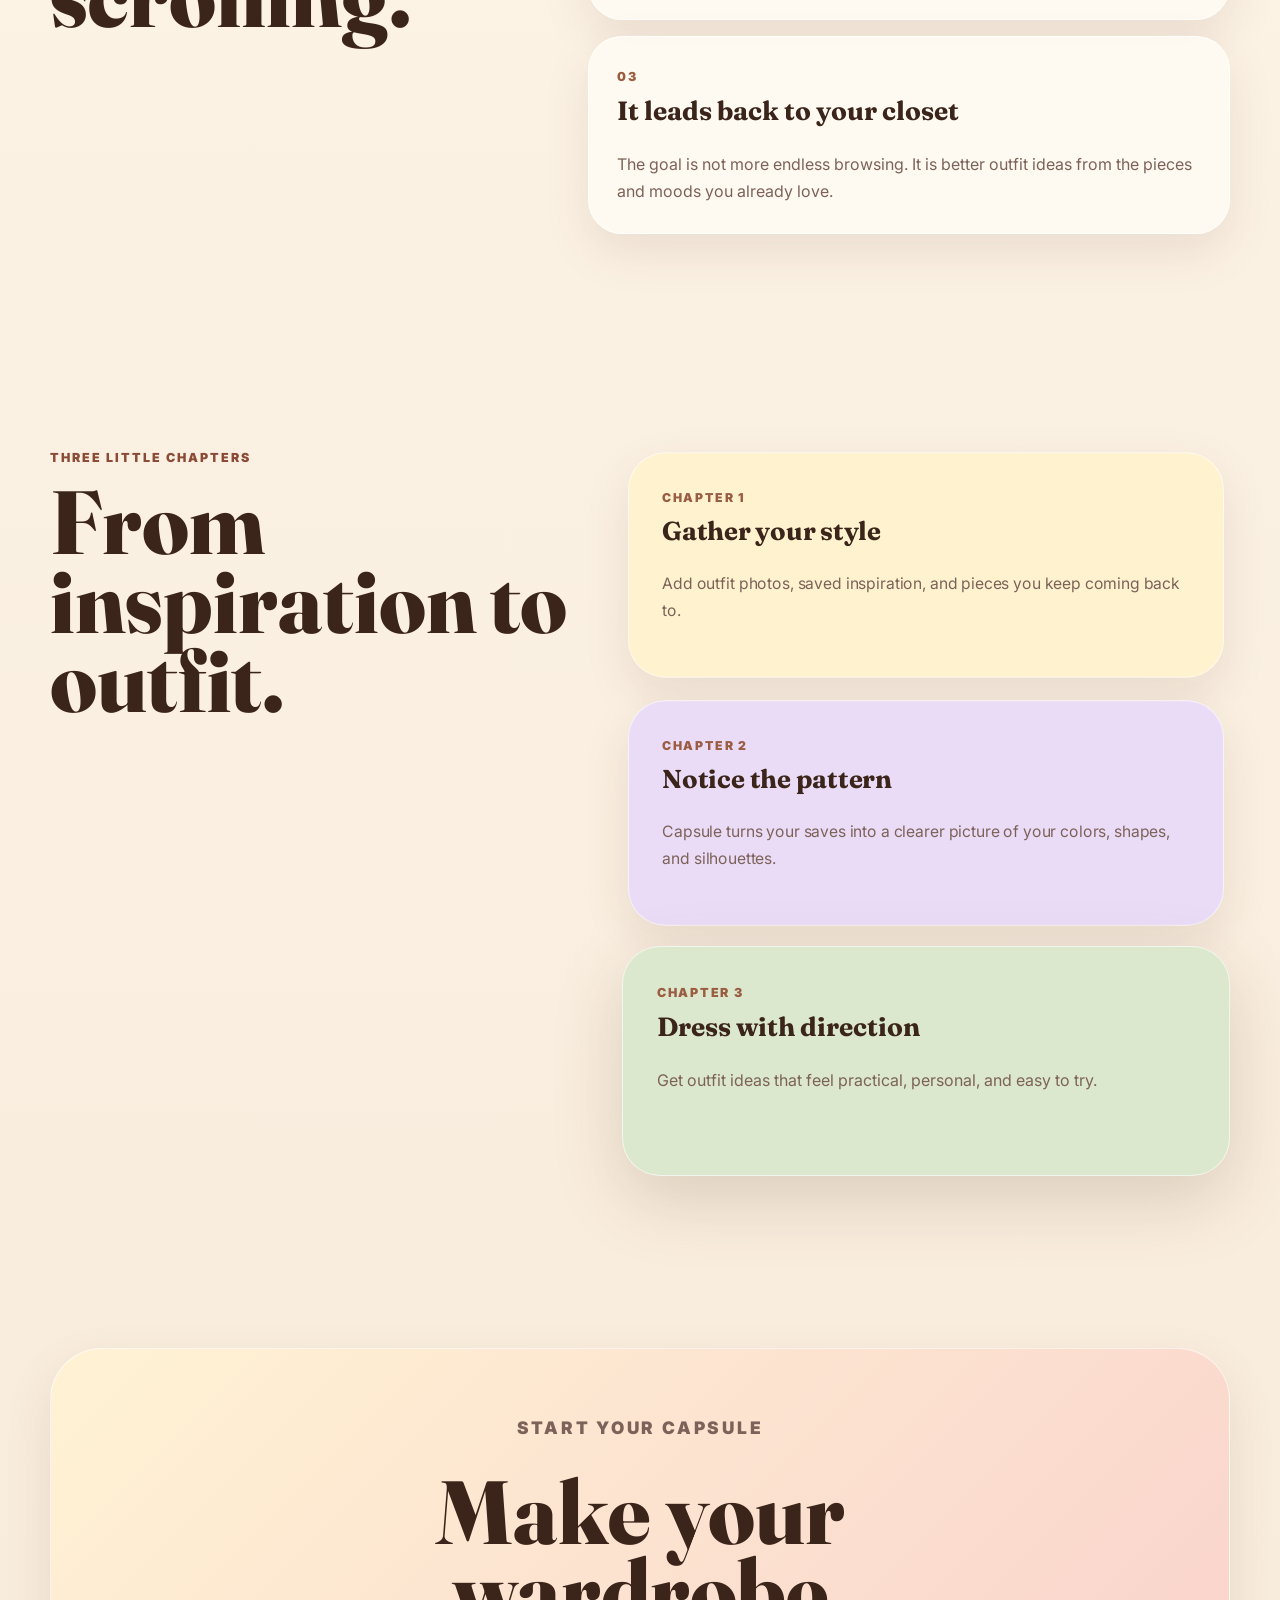
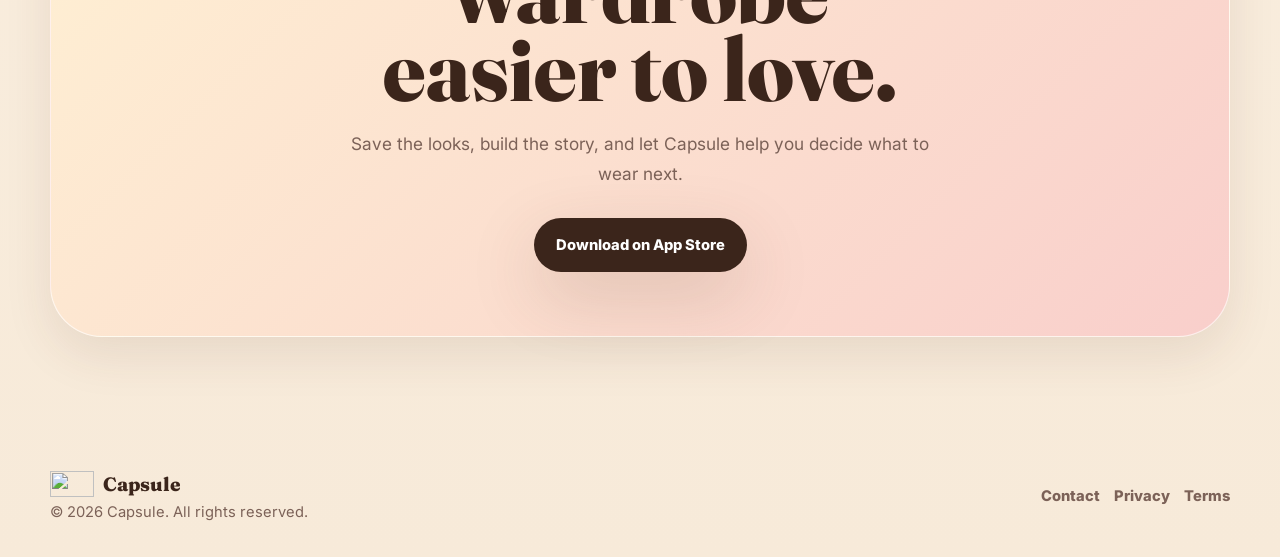
==== commit 05378e73: "Add Capsule logo and updated legal pages" ====
--- a/index.html
+++ b/index.html
@@ -18,7 +18,10 @@
 <body>
     <nav class="site-nav" aria-label="Primary">
         <div class="nav-shell">
-            <a href="#top" class="brand" aria-label="Capsule home">Capsule</a>
+            <a href="#top" class="brand" aria-label="Capsule home">
+                <img src="assets/capsule-logo.svg" alt="">
+                <span>Capsule</span>
+            </a>
             <div class="nav-links">
                 <a href="#story">Story</a>
                 <a href="#proof">Preview</a>
@@ -38,6 +41,7 @@
             <div class="hero-float hero-float-two" aria-hidden="true"></div>
             <div class="hero-float hero-float-three" aria-hidden="true"></div>
             <div class="container hero-content">
+                <img class="hero-logo" src="assets/capsule-logo.svg" alt="Capsule">
                 <p class="eyebrow">A personal style story</p>
                 <h1>Your wardrobe has stories.</h1>
                 <p class="hero-copy">Capsule helps you save the outfits you love, rediscover the pieces you own, and find new combinations that still feel unmistakably yours.</p>
@@ -258,7 +262,7 @@
     <footer class="footer">
         <div class="container footer-inner">
             <div>
-                <p class="footer-brand">Capsule</p>
+                <p class="footer-brand"><img src="assets/capsule-logo.svg" alt=""><span>Capsule</span></p>
                 <p>&copy; 2026 Capsule. All rights reserved.</p>
             </div>
             <div class="footer-links">
--- a/css/styles.css
+++ b/css/styles.css
@@ -101,9 +101,19 @@
 
 .brand {
     padding-left: 18px;
+    display: inline-flex;
+    align-items: center;
+    gap: 9px;
     font-family: "Fraunces", Georgia, serif;
     font-size: 1.2rem;
     font-weight: 800;
+}
+
+.brand img {
+    width: 46px;
+    height: 28px;
+    display: block;
+    object-fit: contain;
 }
 
 .nav-links {
@@ -256,6 +266,17 @@
     position: relative;
     z-index: 1;
     padding: 150px 0 88px;
+}
+
+.hero-logo {
+    width: 116px;
+    height: 58px;
+    display: block;
+    margin-bottom: 22px;
+    object-fit: contain;
+    object-position: center;
+    opacity: 0.9;
+    animation: heroRise 760ms cubic-bezier(0.2, 0.85, 0.2, 1) both;
 }
 
 .hero-content .eyebrow,
@@ -898,10 +919,20 @@
 
 .footer-brand {
     margin-bottom: 6px !important;
+    display: inline-flex;
+    align-items: center;
+    gap: 9px;
     color: var(--ink);
     font-family: "Fraunces", Georgia, serif;
     font-size: 1.2rem;
     font-weight: 800;
+}
+
+.footer-brand img {
+    width: 44px;
+    height: 26px;
+    display: block;
+    object-fit: contain;
 }
 
 .footer-links {
@@ -1162,6 +1193,11 @@
 
     .brand {
         padding-left: 12px;
+    }
+
+    .brand img {
+        width: 40px;
+        height: 24px;
     }
 
     .nav-button {
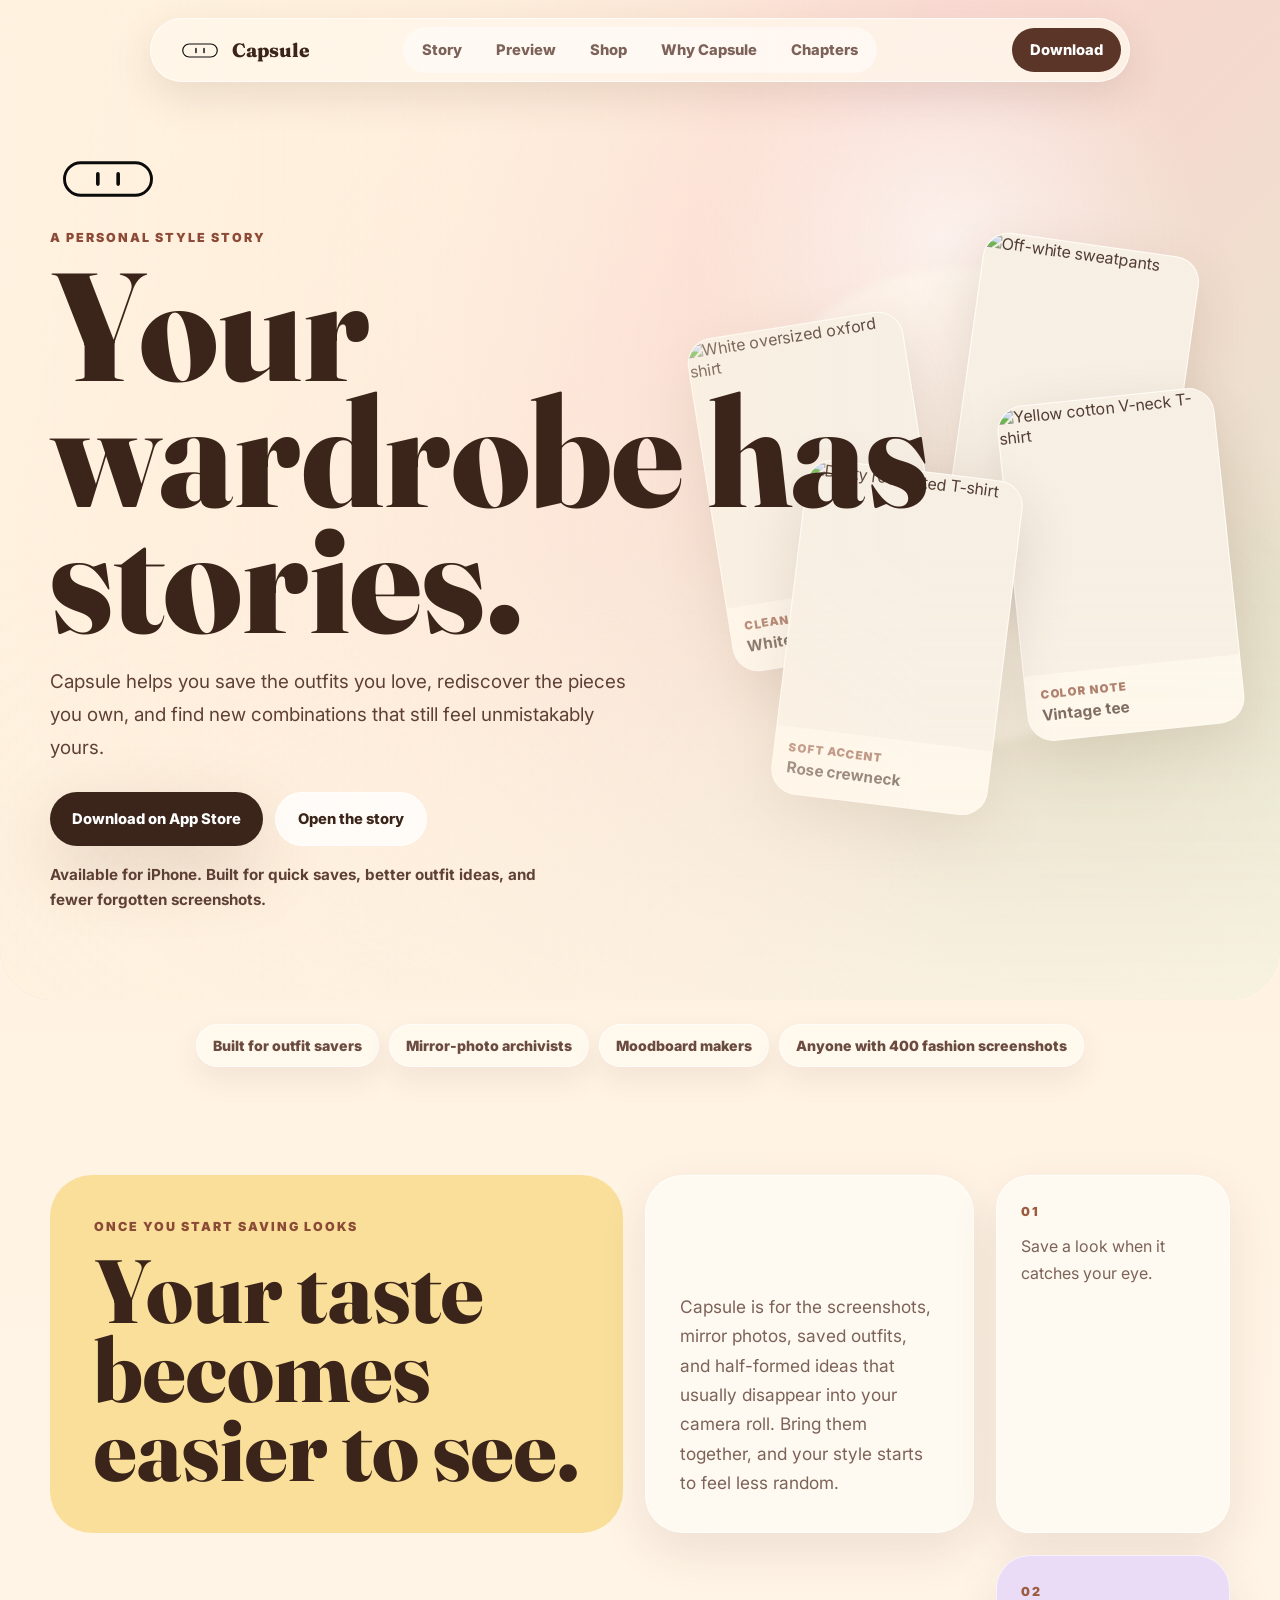
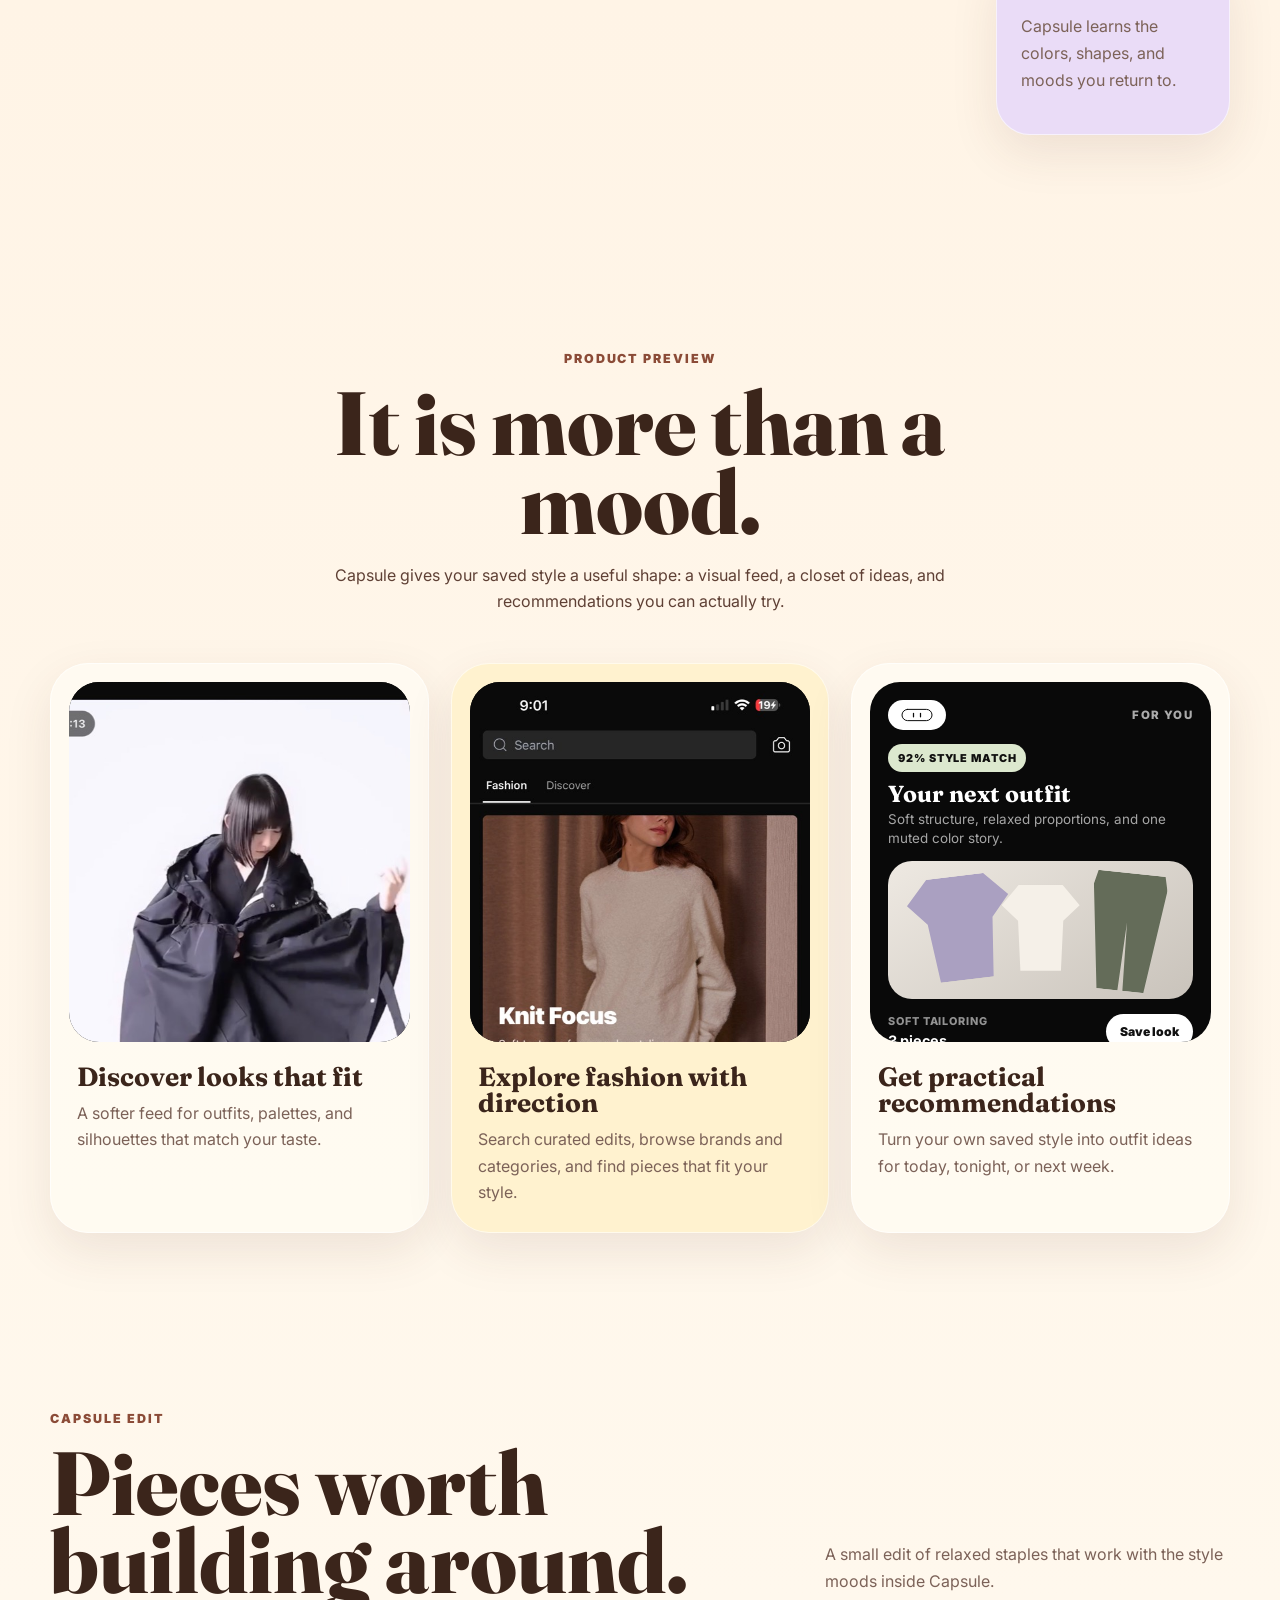
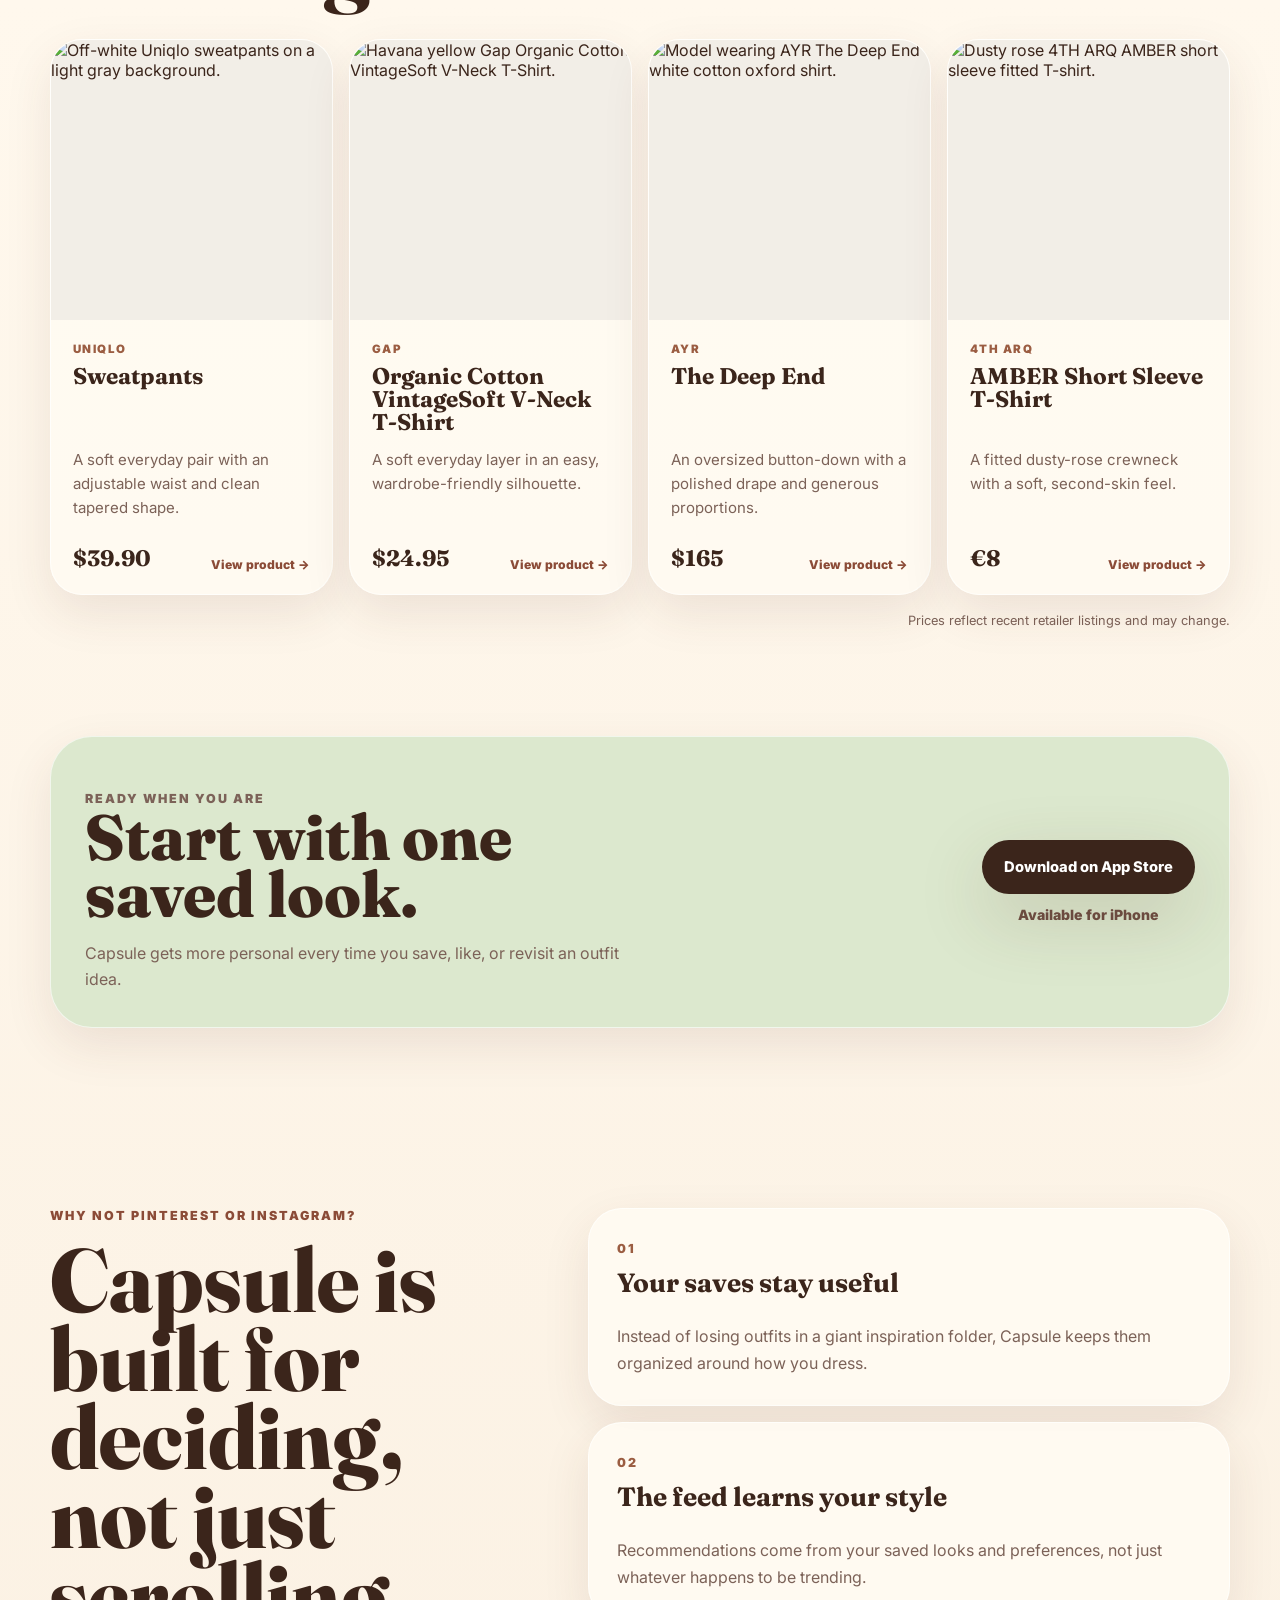
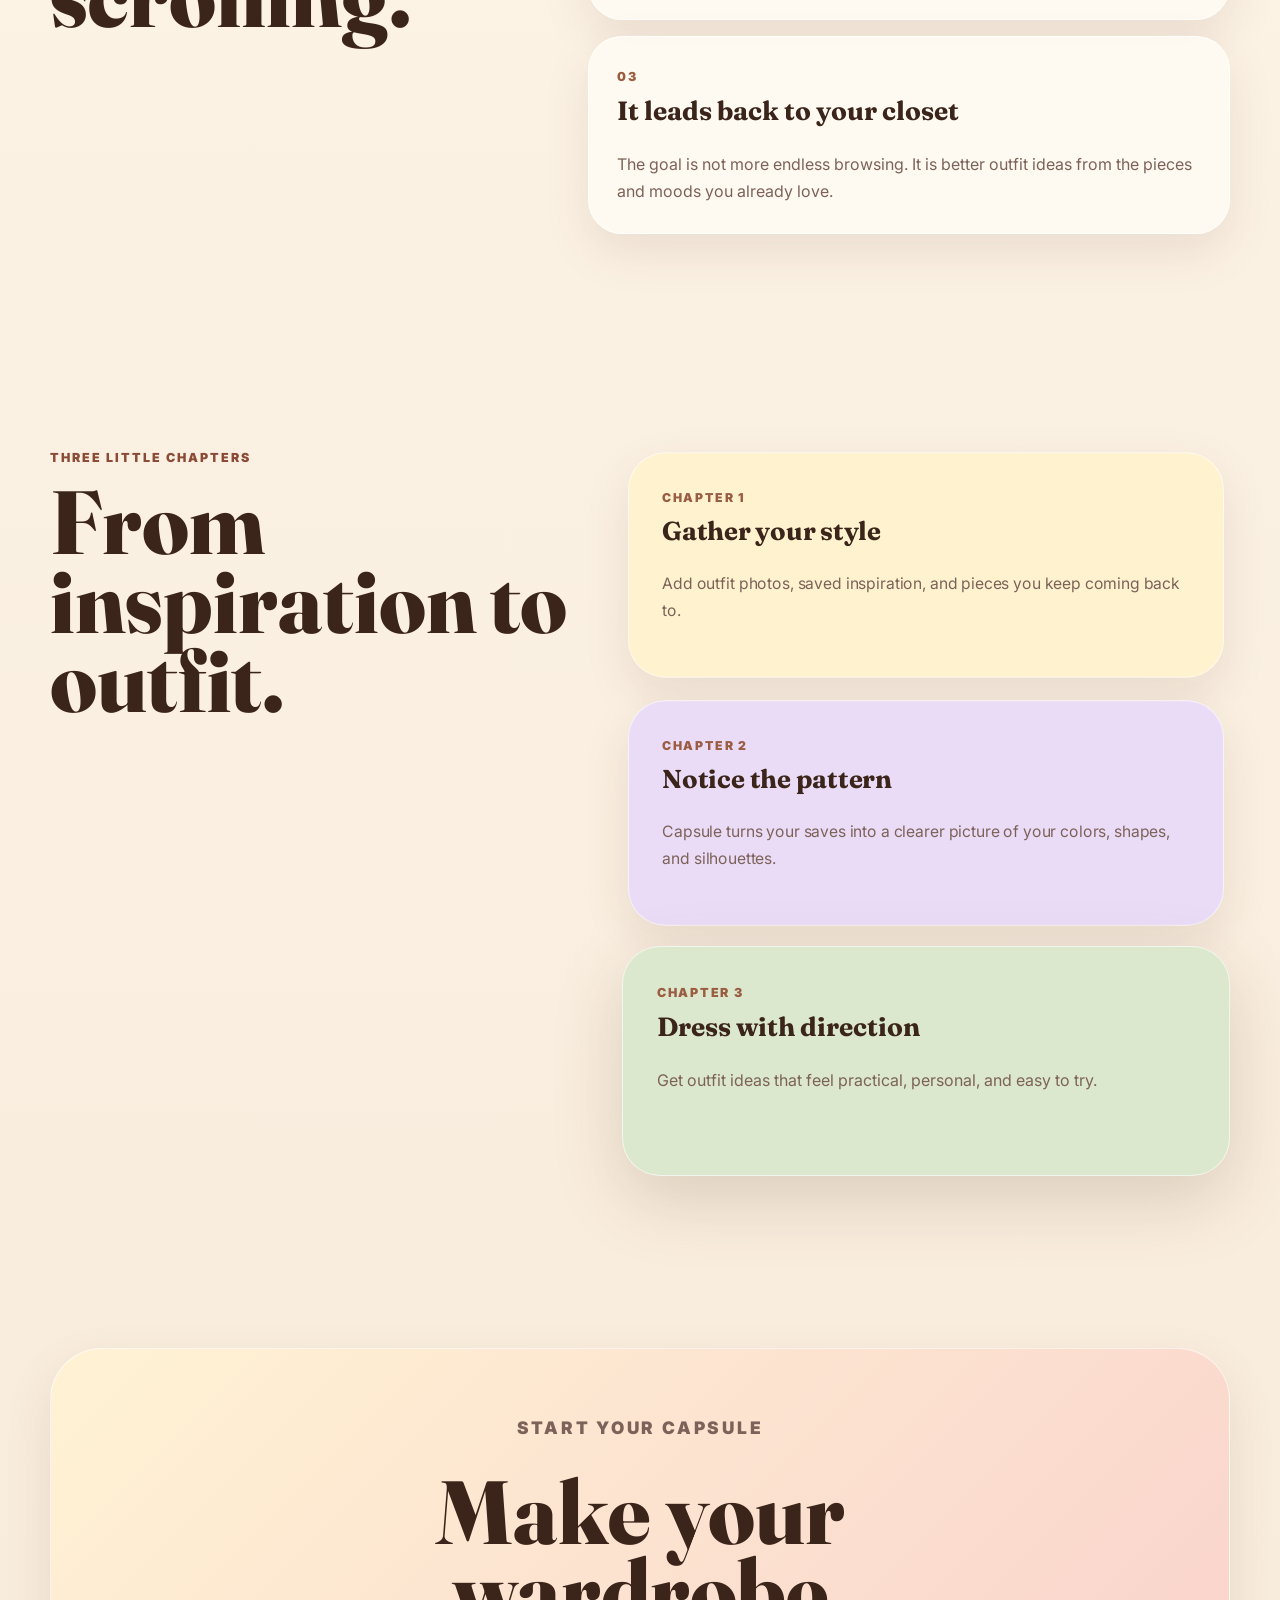
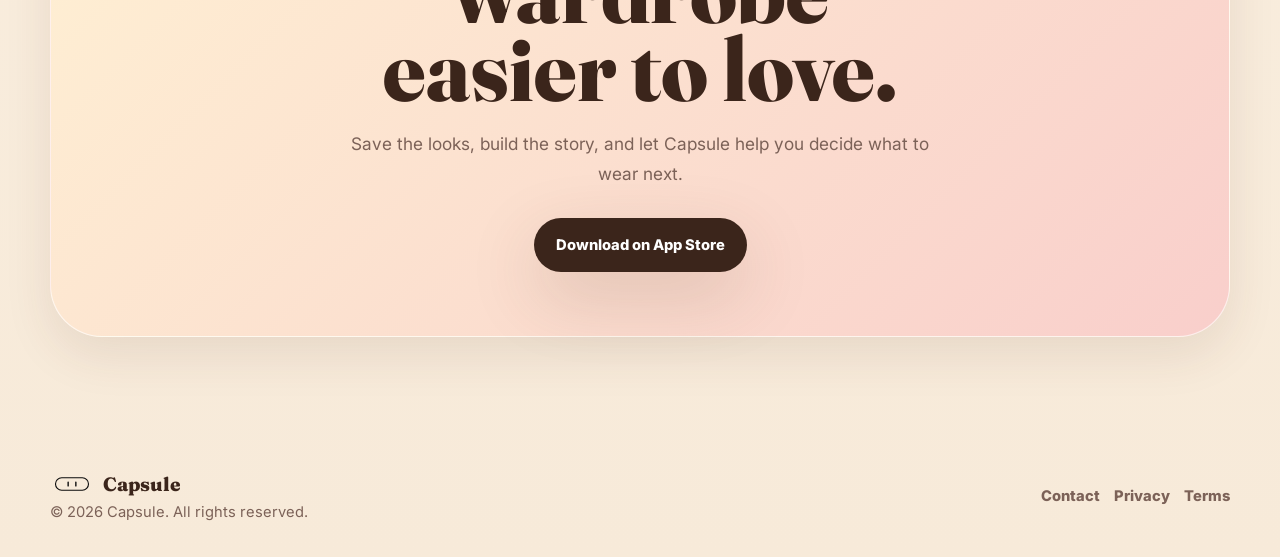
==== commit 221f41b7: "change hero background" ====
--- a/index.html
+++ b/index.html
@@ -7,7 +7,7 @@
     <meta property="og:title" content="Capsule - Your wardrobe has stories">
     <meta property="og:description" content="Save outfits, discover style inspiration, and get recommendations that feel like you.">
     <meta property="og:type" content="website">
-    <meta property="og:image" content="assets/capsule-hero-illustration.png">
+    <meta property="og:image" content="assets/capsule-feed-screen.jpg">
     <title>Capsule - Your wardrobe has stories</title>
     <link rel="icon" href="assets/favicon.svg" type="image/svg+xml">
     <link rel="preconnect" href="https://fonts.googleapis.com">
@@ -35,11 +35,37 @@
 
     <main id="top">
         <section class="hero">
-            <img class="hero-art" src="assets/capsule-hero-illustration.png" alt="A dreamy illustrated wardrobe with floating clothing pieces and a person choosing an outfit.">
+            <div class="hero-wardrobe" aria-label="Rotating cards of clothing pieces">
+                <article class="wardrobe-card wardrobe-card-one">
+                    <img src="https://image.uniqlo.com/UQ/ST3/WesternCommon/imagesgoods/455640/item/goods_68_455640_3x4.jpg?width=600" alt="Off-white sweatpants">
+                    <div>
+                        <span>Soft base</span>
+                        <strong>Off-white sweatpants</strong>
+                    </div>
+                </article>
+                <article class="wardrobe-card wardrobe-card-two">
+                    <img src="https://www.ayr.com/cdn/shop/files/deepend-white_PDP1_18f33e29-99a8-4570-8b34-c392a7a14ed6.jpg?crop=center&amp;height=1200&amp;v=1773873348&amp;width=900" alt="White oversized oxford shirt">
+                    <div>
+                        <span>Clean layer</span>
+                        <strong>White oxford</strong>
+                    </div>
+                </article>
+                <article class="wardrobe-card wardrobe-card-three">
+                    <img src="https://www.gap.com/webcontent/0061/391/409/cn61391409.jpg" alt="Yellow cotton V-neck T-shirt">
+                    <div>
+                        <span>Color note</span>
+                        <strong>Vintage tee</strong>
+                    </div>
+                </article>
+                <article class="wardrobe-card wardrobe-card-four">
+                    <img src="https://4tharq.com/cdn/shop/files/Amber-rust_IM_F1.jpg?v=1754638322&amp;width=1920" alt="Dusty rose fitted T-shirt">
+                    <div>
+                        <span>Soft accent</span>
+                        <strong>Rose crewneck</strong>
+                    </div>
+                </article>
+            </div>
             <div class="hero-overlay"></div>
-            <div class="hero-float hero-float-one" aria-hidden="true"></div>
-            <div class="hero-float hero-float-two" aria-hidden="true"></div>
-            <div class="hero-float hero-float-three" aria-hidden="true"></div>
             <div class="container hero-content">
                 <img class="hero-logo" src="assets/capsule-logo.svg" alt="Capsule">
                 <p class="eyebrow">A personal style story</p>
@@ -105,16 +131,27 @@
                         <p>Search curated edits, browse brands and categories, and find pieces that fit your style.</p>
                     </article>
                     <article class="screen-card">
-                        <div class="mock-screen idea-screen">
-                            <div class="screen-top">
-                                <span>Suggestion</span>
-                                <strong>Next outfit</strong>
+                        <div class="mock-screen idea-screen recommendation-screen">
+                            <div class="recommendation-top">
+                                <img src="assets/capsule-logo.svg" alt="">
+                                <span>For you</span>
                             </div>
-                            <p>Pair the lavender blazer with relaxed denim and low sneakers.</p>
-                            <div class="idea-row">
-                                <span></span>
-                                <span></span>
-                                <span></span>
+                            <div class="recommendation-copy">
+                                <span>92% style match</span>
+                                <h3>Your next outfit</h3>
+                                <p>Soft structure, relaxed proportions, and one muted color story.</p>
+                            </div>
+                            <div class="recommendation-look" aria-hidden="true">
+                                <span class="rec-jacket"></span>
+                                <span class="rec-shirt"></span>
+                                <span class="rec-pants"></span>
+                            </div>
+                            <div class="recommendation-footer">
+                                <div>
+                                    <span>Soft tailoring</span>
+                                    <strong>3 pieces</strong>
+                                </div>
+                                <span class="save-look">Save look</span>
                             </div>
                         </div>
                         <h3>Get practical recommendations</h3>
--- a/css/styles.css
+++ b/css/styles.css
@@ -164,17 +164,132 @@
     overflow: hidden;
     border-bottom-left-radius: 52px;
     border-bottom-right-radius: 52px;
-}
-
-.hero-art {
+    background:
+        linear-gradient(135deg, #fff2cf 0%, #f8c9c5 42%, #d9e6c7 100%);
+}
+
+.hero::before {
+    content: "";
     position: absolute;
     inset: 0;
-    width: 100%;
-    height: 100%;
-    object-fit: cover;
-    transform: translate3d(0, var(--hero-shift, 0px), 0) scale(1.035);
+    background:
+        radial-gradient(circle at 74% 24%, rgba(255, 255, 255, 0.66), transparent 21%),
+        radial-gradient(circle at 86% 72%, rgba(157, 171, 124, 0.24), transparent 24%),
+        linear-gradient(115deg, rgba(255, 245, 232, 0.72) 0%, rgba(255, 245, 232, 0.2) 68%);
+    transform: translate3d(0, calc(var(--hero-shift, 0px) * 0.25), 0);
+    transition: transform 80ms linear;
+}
+
+.hero-wardrobe {
+    position: absolute;
+    top: 50%;
+    right: max(20px, calc((100vw - var(--max-width)) / 2));
+    z-index: 0;
+    width: min(46vw, 560px);
+    height: min(68vh, 650px);
+    transform: translate3d(0, calc(-50% + var(--hero-shift, 0px)), 0);
     transform-origin: center;
     transition: transform 80ms linear;
+}
+
+.hero-wardrobe::before {
+    content: "";
+    position: absolute;
+    inset: 12% 8% 10% 12%;
+    border-radius: 999px;
+    background: rgba(255, 251, 242, 0.5);
+    filter: blur(4px);
+}
+
+.wardrobe-card {
+    position: absolute;
+    width: clamp(150px, 17vw, 224px);
+    overflow: hidden;
+    border: 1px solid rgba(255, 255, 255, 0.74);
+    border-radius: 26px;
+    background: rgba(255, 251, 242, 0.94);
+    box-shadow: 0 24px 58px rgba(89, 53, 37, 0.18);
+    animation: wardrobeOrbit 14s ease-in-out infinite;
+}
+
+.wardrobe-card img {
+    width: 100%;
+    aspect-ratio: 4 / 5;
+    display: block;
+    object-fit: cover;
+    background: #f6efe5;
+}
+
+.wardrobe-card div {
+    padding: 13px 14px 15px;
+}
+
+.wardrobe-card span {
+    display: block;
+    margin-bottom: 5px;
+    color: #8b4b37;
+    font-size: 0.72rem;
+    font-weight: 900;
+    letter-spacing: 0.08em;
+    text-transform: uppercase;
+}
+
+.wardrobe-card strong {
+    display: block;
+    color: var(--ink);
+    font-size: 0.96rem;
+    line-height: 1.2;
+}
+
+.wardrobe-card-one {
+    --card-tilt: 8deg;
+    top: 8%;
+    right: 9%;
+    transform: rotate(var(--card-tilt));
+}
+
+.wardrobe-card-two {
+    --card-tilt: -9deg;
+    top: 21%;
+    left: 7%;
+    transform: rotate(var(--card-tilt));
+    animation-delay: -3.5s;
+}
+
+.wardrobe-card-three {
+    --card-tilt: -6deg;
+    right: 0;
+    bottom: 12%;
+    transform: rotate(var(--card-tilt));
+    animation-delay: -7s;
+}
+
+.wardrobe-card-four {
+    --card-tilt: 7deg;
+    left: 21%;
+    bottom: 0;
+    transform: rotate(var(--card-tilt));
+    animation-delay: -10.5s;
+}
+
+body.no-motion .hero-wardrobe {
+    transform: translateY(-50%) !important;
+}
+
+body.no-motion .wardrobe-card-one {
+    transform: rotate(8deg) !important;
+}
+
+body.no-motion .wardrobe-card-two {
+    transform: rotate(-9deg) !important;
+}
+
+body.no-motion .wardrobe-card-three {
+    transform: rotate(-6deg) !important;
+}
+
+body.no-motion .wardrobe-card-four {
+    transform: rotate(7deg) !important;
 }
 
 .hero-overlay {
@@ -185,81 +300,6 @@
         linear-gradient(0deg, rgba(255, 246, 232, 0.72) 0%, transparent 45%);
     transform: translate3d(0, calc(var(--hero-shift, 0px) * -0.25), 0);
     transition: transform 80ms linear;
-}
-
-.hero-float {
-    position: absolute;
-    z-index: 1;
-    pointer-events: none;
-    filter: drop-shadow(0 18px 26px rgba(89, 53, 37, 0.16));
-    opacity: 0.9;
-    animation: floatWardrobe 8s ease-in-out infinite;
-}
-
-.hero-float::before,
-.hero-float::after {
-    content: "";
-    position: absolute;
-    display: block;
-}
-
-.hero-float-one {
-    right: 9vw;
-    top: 23vh;
-    width: 92px;
-    height: 118px;
-    border-radius: 30px 30px 18px 18px;
-    background: linear-gradient(135deg, #f7c8bb, #cf7055);
-    transform: rotate(12deg);
-}
-
-.hero-float-one::before {
-    left: 18px;
-    top: -18px;
-    width: 56px;
-    height: 32px;
-    border: 7px solid rgba(59, 37, 27, 0.18);
-    border-bottom: 0;
-    border-radius: 999px 999px 0 0;
-}
-
-.hero-float-two {
-    right: 22vw;
-    bottom: 16vh;
-    width: 124px;
-    height: 58px;
-    border-radius: 999px;
-    background: linear-gradient(135deg, #eadcf7, #b59ccc);
-    animation-delay: -2.5s;
-}
-
-.hero-float-two::before {
-    left: 16px;
-    top: 12px;
-    width: 92px;
-    height: 8px;
-    border-radius: 999px;
-    background: rgba(255, 255, 255, 0.45);
-}
-
-.hero-float-three {
-    left: 8vw;
-    bottom: 19vh;
-    width: 78px;
-    height: 52px;
-    border-radius: 42px 42px 18px 18px;
-    background: linear-gradient(135deg, #fff2cf, #d79a70);
-    animation-delay: -5s;
-}
-
-.hero-float-three::before {
-    right: 10px;
-    top: -18px;
-    width: 36px;
-    height: 26px;
-    border: 5px solid rgba(59, 37, 27, 0.22);
-    border-bottom: 0;
-    border-radius: 999px 999px 0 0;
 }
 
 .hero-content {
@@ -571,58 +611,147 @@
     transform: scale(1.16);
 }
 
-.screen-top {
-    display: flex;
-    justify-content: space-between;
-    align-items: center;
-    gap: 12px;
-    margin-bottom: 18px;
-}
-
-.screen-top span {
-    color: #9b5d42;
-    font-size: 0.74rem;
-    font-weight: 900;
-    letter-spacing: 0.12em;
-    text-transform: uppercase;
-}
-
-.screen-top strong {
-    font-family: "Fraunces", Georgia, serif;
-    font-size: 1.35rem;
-}
-
 .idea-screen {
     display: flex;
     flex-direction: column;
 }
 
-.idea-screen p {
-    margin: auto 0 24px;
-    color: var(--ink);
-    font-family: "Fraunces", Georgia, serif;
-    font-size: 2rem;
-    line-height: 1.05;
-}
-
-.idea-row {
+.recommendation-screen {
+    position: relative;
+    height: 360px;
+    padding: 18px;
+    color: #fff;
+    background: #090909;
+}
+
+.recommendation-top,
+.recommendation-footer {
     display: flex;
-    gap: 10px;
-}
-
-.idea-row span {
-    flex: 1;
-    min-height: 84px;
-    border-radius: 22px;
-    background: linear-gradient(135deg, #f7d9d5, #f6a789);
-}
-
-.idea-row span:nth-child(2) {
-    background: linear-gradient(135deg, #eadcf7, #cbb9da);
-}
-
-.idea-row span:nth-child(3) {
-    background: linear-gradient(135deg, #e6efd7, #9dab7c);
+    align-items: center;
+    justify-content: space-between;
+    gap: 12px;
+}
+
+.recommendation-top img {
+    width: 58px;
+    height: 30px;
+    padding: 5px 8px;
+    border-radius: 999px;
+    background: #fff;
+}
+
+.recommendation-top > span {
+    color: rgba(255, 255, 255, 0.66);
+    font-size: 0.72rem;
+    font-weight: 850;
+    letter-spacing: 0.12em;
+    text-transform: uppercase;
+}
+
+.recommendation-copy {
+    margin-top: 14px;
+}
+
+.recommendation-copy > span {
+    display: inline-block;
+    padding: 7px 10px;
+    border-radius: 999px;
+    color: #10100f;
+    background: #dce8ce;
+    font-size: 0.68rem;
+    font-weight: 900;
+    letter-spacing: 0.08em;
+    text-transform: uppercase;
+}
+
+.recommendation-copy h3 {
+    margin: 10px 0 5px;
+    color: #fff;
+    font-size: 1.45rem;
+}
+
+.recommendation-copy p {
+    margin: 0;
+    color: rgba(255, 255, 255, 0.64);
+    font-family: "Inter", system-ui, sans-serif;
+    font-size: 0.84rem;
+    line-height: 1.45;
+}
+
+.recommendation-look {
+    position: relative;
+    min-height: 138px;
+    margin: 12px 0;
+    overflow: hidden;
+    border-radius: 24px;
+    background: linear-gradient(145deg, #eee9e2, #c9c3bb);
+}
+
+.recommendation-look span {
+    position: absolute;
+    display: block;
+    filter: drop-shadow(0 10px 10px rgba(30, 20, 15, 0.18));
+}
+
+.rec-jacket {
+    top: 15px;
+    left: 22px;
+    width: 102px;
+    height: 104px;
+    background: #aaa0c1;
+    clip-path: polygon(22% 0, 78% 0, 100% 23%, 82% 43%, 76% 100%, 24% 100%, 18% 43%, 0 23%);
+    transform: rotate(-7deg);
+}
+
+.rec-shirt {
+    top: 24px;
+    left: 50%;
+    width: 78px;
+    height: 86px;
+    background: #f5f0e8;
+    clip-path: polygon(22% 0, 78% 0, 100% 24%, 79% 42%, 76% 100%, 24% 100%, 21% 42%, 0 24%);
+    transform: translateX(-50%);
+}
+
+.rec-pants {
+    top: 12px;
+    right: 25px;
+    width: 84px;
+    height: 118px;
+    background: #646c59;
+    clip-path: polygon(10% 0, 90% 0, 94% 12%, 78% 100%, 53% 100%, 50% 42%, 47% 100%, 22% 100%, 6% 12%);
+    transform: rotate(6deg);
+}
+
+.recommendation-footer {
+    padding-top: 3px;
+}
+
+.recommendation-footer div > span,
+.recommendation-footer div > strong {
+    display: block;
+}
+
+.recommendation-footer div > span {
+    margin-bottom: 4px;
+    color: rgba(255, 255, 255, 0.56);
+    font-size: 0.68rem;
+    font-weight: 800;
+    letter-spacing: 0.08em;
+    text-transform: uppercase;
+}
+
+.recommendation-footer div > strong {
+    font-size: 0.9rem;
+}
+
+.save-look {
+    padding: 10px 14px;
+    border-radius: 999px;
+    color: #111;
+    background: #fff;
+    font-size: 0.76rem;
+    font-weight: 900;
 }
 
 .product-edit {
@@ -1114,14 +1243,22 @@
     }
 }
 
-@keyframes floatWardrobe {
+@keyframes wardrobeOrbit {
     0%,
     100% {
-        translate: 0 0;
+        transform: rotate(var(--card-tilt)) translate3d(0, 0, 0) scale(1);
+    }
+
+    35% {
+        transform: rotate(calc(var(--card-tilt) + 3deg)) translate3d(8px, -18px, 0) scale(1.025);
     }
 
     50% {
-        translate: 0 -16px;
+        transform: rotate(calc(var(--card-tilt) - 2deg)) translate3d(0, -22px, 0) scale(1.035);
+    }
+
+    72% {
+        transform: rotate(calc(var(--card-tilt) + 1deg)) translate3d(-10px, -12px, 0) scale(1.015);
     }
 }
 
@@ -1136,6 +1273,19 @@
 
     .hero {
         min-height: 880px;
+    }
+
+    .hero-wardrobe {
+        top: 38%;
+        right: 18px;
+        width: min(62vw, 460px);
+        height: 520px;
+        opacity: 0.92;
+    }
+
+    .wardrobe-card {
+        width: clamp(132px, 24vw, 190px);
+        border-radius: 22px;
     }
 
     .hero-overlay {
@@ -1211,12 +1361,33 @@
         border-bottom-right-radius: 34px;
     }
 
-    .hero-art {
-        object-position: 56% center;
-    }
-
-    .hero-float {
-        display: none;
+    .hero-wardrobe {
+        top: 30%;
+        right: -46px;
+        width: 360px;
+        height: 360px;
+        opacity: 0.68;
+    }
+
+    .hero-wardrobe::before {
+        inset: 8% 14% 14% 8%;
+    }
+
+    .wardrobe-card {
+        width: 126px;
+        border-radius: 18px;
+    }
+
+    .wardrobe-card div {
+        padding: 10px 11px 12px;
+    }
+
+    .wardrobe-card span {
+        font-size: 0.62rem;
+    }
+
+    .wardrobe-card strong {
+        font-size: 0.82rem;
     }
 
     h1 {
@@ -1272,6 +1443,47 @@
         min-height: 300px;
     }
 
+    .recommendation-screen {
+        height: 300px;
+        padding: 14px;
+    }
+
+    .recommendation-copy {
+        margin-top: 9px;
+    }
+
+    .recommendation-copy h3 {
+        margin-top: 7px;
+        font-size: 1.25rem;
+    }
+
+    .recommendation-copy p {
+        font-size: 0.76rem;
+    }
+
+    .recommendation-look {
+        min-height: 105px;
+        margin: 8px 0;
+    }
+
+    .rec-jacket {
+        top: 10px;
+        width: 78px;
+        height: 82px;
+    }
+
+    .rec-shirt {
+        top: 17px;
+        width: 62px;
+        height: 68px;
+    }
+
+    .rec-pants {
+        top: 8px;
+        width: 68px;
+        height: 92px;
+    }
+
     .product-grid {
         gap: 10px;
     }
